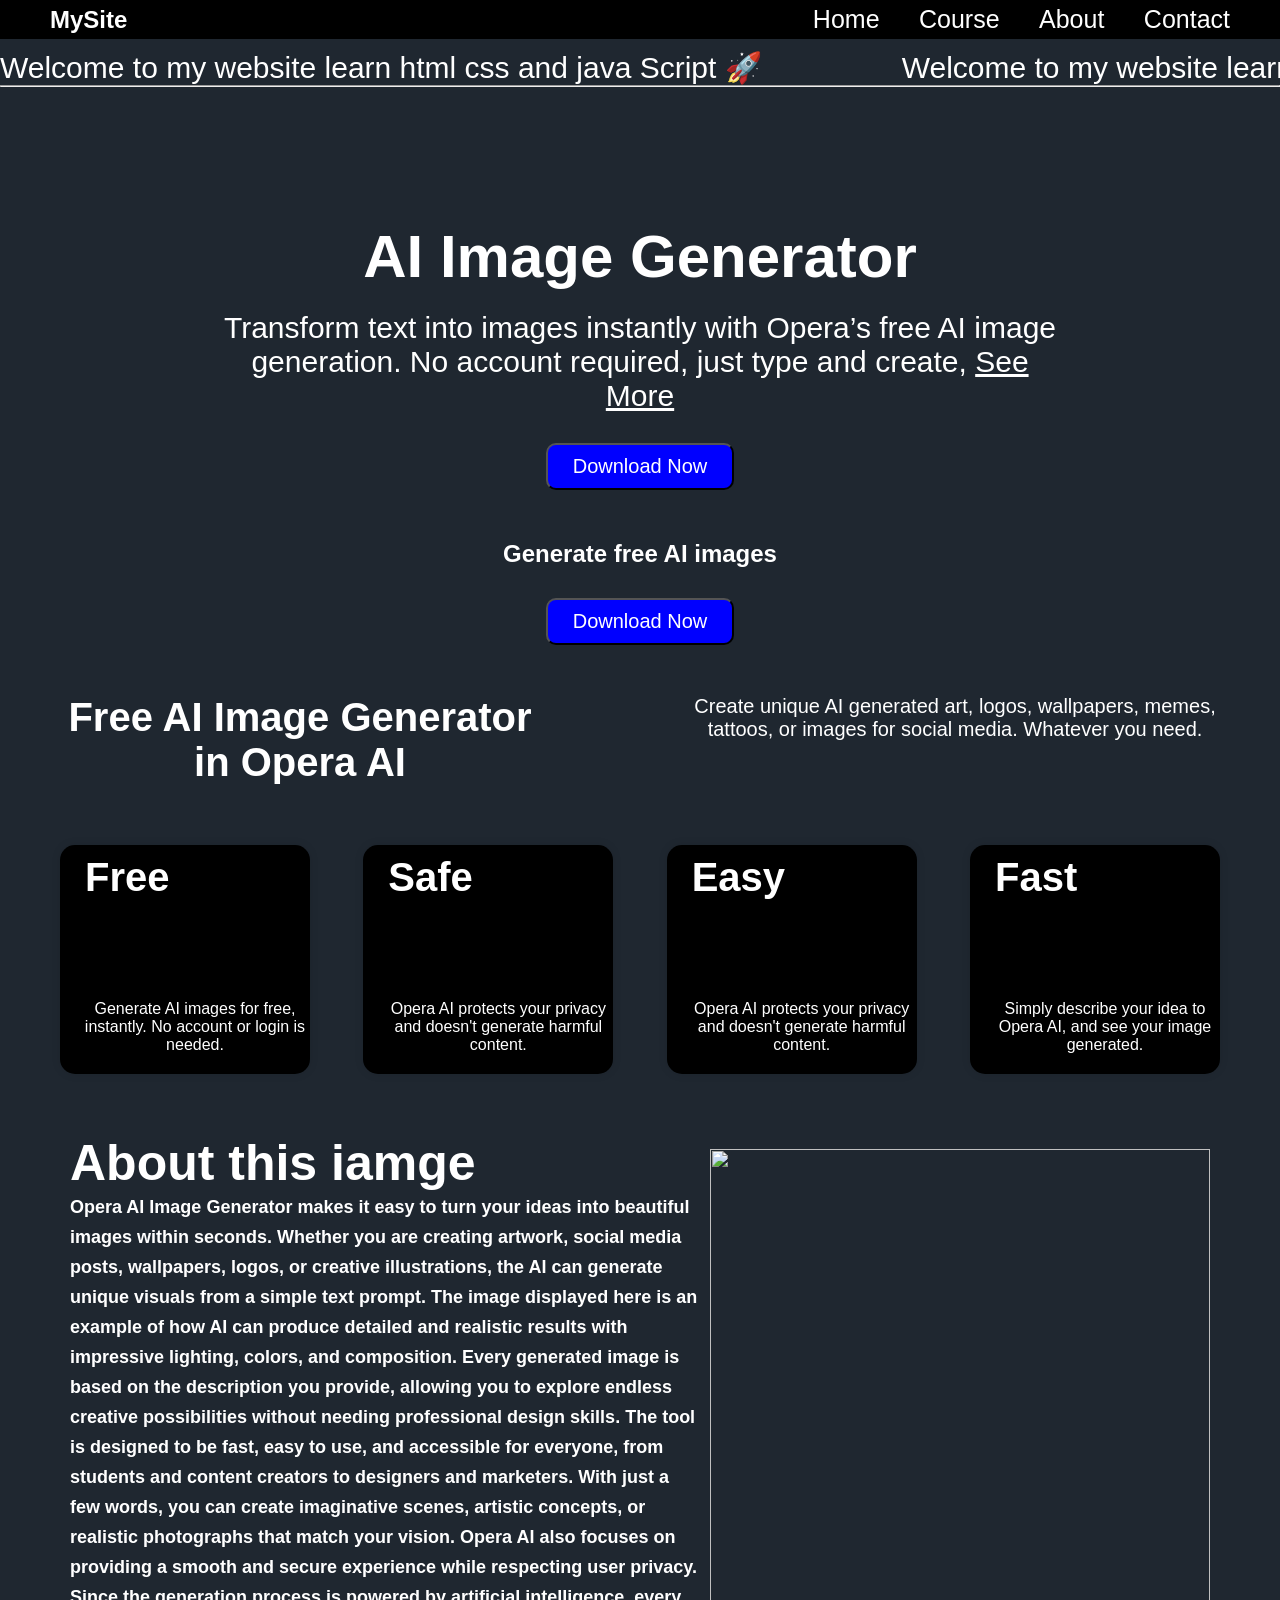
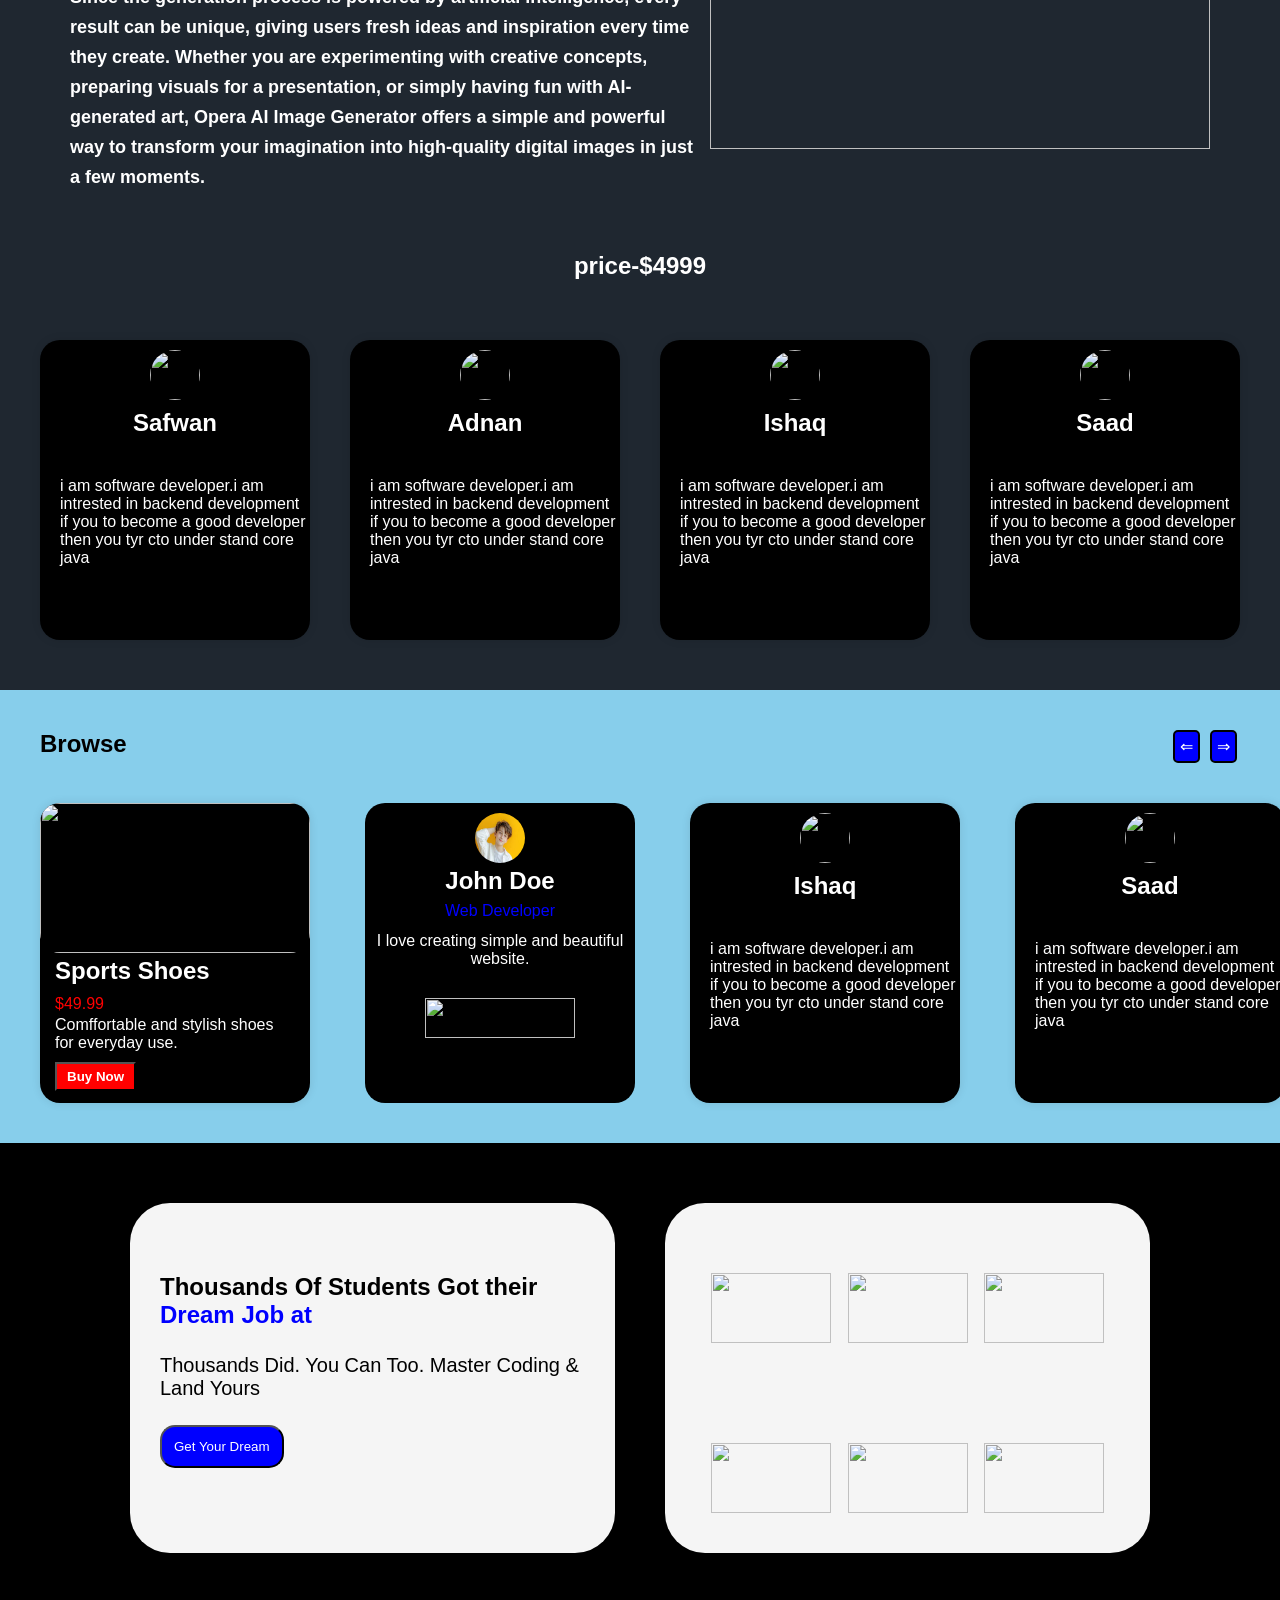
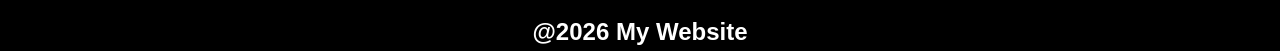
==== about.html @ a34d994e "first commit" ====
<!doctype html>
<html lang="en">
  <head>
    <meta charset="UTF-8" />
    <meta name="viewport" content="width=device-width, initial-scale=1.0" />
    <title>Document</title>
    <link rel="stylesheet" href="about.css" />
  </head>
  <body>
    <header>
      <h2>MySite</h2>
      <nav>
        <a href="website1.html">Home</a>
        <a href="course.html">Course</a>
        <a href="about.html">About</a>
        <a href="contact.html">Contact</a>
      </nav>
    </header>
    <main>
      <section class="setColor">
        <div class="ticker">
          <div class="ticker-track">
            <div class="text1">
              Welcome to my website learn html css and java Script 🚀
            </div>

            <div class="text1">
              Welcome to my website learn html css and java Script 🚀
            </div>

            <div class="text1">
              Welcome to my website learn html css and java Script 🚀
            </div>

            <div class="text1">
              Welcome to my website learn html css and java Script 🚀
            </div>
          </div>
        </div>
        <hr />

        <h1 class="ya123">AI Image Generator</h1>
        <p class="ya1">
          Transform text into images instantly with Opera’s free AI image
          generation. No account required, just type and create,
          <a class="link" href="">See More</a>
        </p>
        <button class="btn1 btn1000">Download Now</button>
        <div class="image">
          <img
            class="imageChideren"
            src="https://media-production-opera-website.operacdn.com/media/images/ai-generator-hero-top.width-2360.format-webp.webp"
            alt=""
          />
        </div>
        <h1>Generate free AI images</h1>
        <button class="btn1">Download Now</button>

        <div class="text">
          <div>
            <h2 id="ya">Free AI Image Generator in Opera AI</h2>
          </div>
          <div class="paragarap">
            <p>
              Create unique AI generated art, logos, wallpapers, memes, tattoos,
              or images for social media. Whatever you need.
            </p>
          </div>
        </div>
        <div class="card">
          <div class="childCard animation">
            <h3>Free</h3>
            <p class="text10">
              Generate AI images for free, instantly. No account or login is
              needed.
            </p>
          </div>
          <div class="childCard">
            <h3>Safe</h3>
            <p class="text10">
              Opera AI protects your privacy and doesn't generate harmful
              content.
            </p>
          </div>
          <div class="childCard">
            <h3>Easy</h3>
            <p class="text10">
              Opera AI protects your privacy and doesn't generate harmful
              content.
            </p>
          </div>
          <div class="childCard">
            <h3>Fast</h3>
            <p class="text10">
              Simply describe your idea to Opera AI, and see your image
              generated.
            </p>
          </div>
        </div>
        <div class="imageContainer">
          <div class="childPara">
            <h6>About this iamge</h6>
            <p>
              Opera AI Image Generator makes it easy to turn your ideas into
              beautiful images within seconds. Whether you are creating artwork,
              social media posts, wallpapers, logos, or creative illustrations,
              the AI can generate unique visuals from a simple text prompt. The
              image displayed here is an example of how AI can produce detailed
              and realistic results with impressive lighting, colors, and
              composition. Every generated image is based on the description you
              provide, allowing you to explore endless creative possibilities
              without needing professional design skills. The tool is designed
              to be fast, easy to use, and accessible for everyone, from
              students and content creators to designers and marketers. With
              just a few words, you can create imaginative scenes, artistic
              concepts, or realistic photographs that match your vision. Opera
              AI also focuses on providing a smooth and secure experience while
              respecting user privacy. Since the generation process is powered
              by artificial intelligence, every result can be unique, giving
              users fresh ideas and inspiration every time they create. Whether
              you are experimenting with creative concepts, preparing visuals
              for a presentation, or simply having fun with AI-generated art,
              Opera AI Image Generator offers a simple and powerful way to
              transform your imagination into high-quality digital images in
              just a few moments.
            </p>
          </div>
          <div class="childImage">
            <img
              src="https://images.unsplash.com/photo-1773332598451-8a0a59941912?w=600&auto=format&fit=crop&q=60&ixlib=rb-4.1.0&ixid=M3wxMjA3fDF8MHxmZWF0dXJlZC1waG90b3MtZmVlZHwxfHx8ZW58MHx8fHx8"
              alt=""
            />
          </div>
        </div>
        <div class="imagenext">
          <img
            src="https://images.unsplash.com/photo-1782199483843-49fb9416fa7d?w=600&auto=format&fit=crop&q=60&ixlib=rb-4.1.0&ixid=M3wxMjA3fDB8MHxmZWF0dXJlZC1waG90b3MtZmVlZHw2MXx8fGVufDB8fHx8fA%3D%3D"
            alt=""
          />
        </div>
        <div>
          <h1>price-$4999</h1>
        </div>
        <div class="box">
          <div class="childBox">
            <img
              src="https://plus.unsplash.com/premium_photo-1782480921199-7f9cdb21b804?w=600&auto=format&fit=crop&q=60&ixlib=rb-4.1.0&ixid=M3wxMjA3fDB8MHxmZWF0dXJlZC1waG90b3MtZmVlZHw1NXx8fGVufDB8fHx8fA%3D%3D"
              alt=""
            />
            <h1 class="name">Safwan</h1>
            <p>
              i am software developer.i am intrested in backend development if
              you to become a good developer then you tyr cto under stand core
              java
            </p>
          </div>
          <div class="childBox">
            <img
              src="https://plus.unsplash.com/premium_photo-1779636969037-547beb09e467?w=600&auto=format&fit=crop&q=60&ixlib=rb-4.1.0&ixid=M3wxMjA3fDB8MHxmZWF0dXJlZC1waG90b3MtZmVlZHw1MHx8fGVufDB8fHx8fA%3D%3D"
              alt=""
            />
            <h1 class="name">Adnan</h1>
            <p>
              i am software developer.i am intrested in backend development if
              you to become a good developer then you tyr cto under stand core
              java
            </p>
          </div>
          <div class="childBox">
            <img
              src="https://images.unsplash.com/photo-1773332611476-6ec2ba68049f?w=600&auto=format&fit=crop&q=60&ixlib=rb-4.1.0&ixid=M3wxMjA3fDF8MHxmZWF0dXJlZC1waG90b3MtZmVlZHw4NHx8fGVufDB8fHx8fA%3D%3D"
              alt=""
            />
            <h1 class="name">Ishaq</h1>
            <p>
              i am software developer.i am intrested in backend development if
              you to become a good developer then you tyr cto under stand core
              java
            </p>
          </div>
          <div class="childBox">
            <img
              src="https://images.unsplash.com/photo-1782771115010-b287a78d2b4e?w=600&auto=format&fit=crop&q=60&ixlib=rb-4.1.0&ixid=M3wxMjA3fDB8MHxmZWF0dXJlZC1waG90b3MtZmVlZHw3OXx8fGVufDB8fHx8fA%3D%3D"
              alt=""
            />
            <h1 class="name">Saad</h1>
            <p>
              i am software developer.i am intrested in backend development if
              you to become a good developer then you tyr cto under stand core
              java
            </p>
          </div>
        </div>
      </section>
      <section class="coding">
        <div class="box100">
          <div class="heading">
            <h1>Browse</h1>
          </div>
          <div class="arrow">
            <span class="t left">⇐</span>
            <span class="t right">⇒</span>
          </div>
        </div>
        <div class="box101">
          <div class="shoes">
            <div>
              <img
                class="img1"
                src="https://img.magnific.com/free-photo/fashion-shoes-sneakers_1203-7529.jpg?semt=ais_test_b&w=740&q=80"
                alt=""
              />
            </div>

            <div class="text100">
              <h2>Sports Shoes</h2>
              <p class="color">$49.99</p>
              <p id="para">Comffortable and stylish shoes for everyday use.</p>
              <button class="btn">Buy Now</button>
            </div>
          </div>
          <div class="developer">
            <img
              class="logo1"
              src="[data-uri]"
              alt=""
            />
            <h1>John Doe</h1>
            <p class="blue">Web Developer</p>
            <p>I love creating simple and beautiful website.</p>

            <img
              class="image1"
              src="https://t4.ftcdn.net/jpg/03/92/71/99/360_F_392719944_L0LYv3e7QozB2tsj3CfUN0HPC8eZQOWb.jpg"
              alt=""
            />
          </div>

          <div class="childBox">
            <img
              src="https://images.unsplash.com/photo-1773332611476-6ec2ba68049f?w=600&auto=format&fit=crop&q=60&ixlib=rb-4.1.0&ixid=M3wxMjA3fDF8MHxmZWF0dXJlZC1waG90b3MtZmVlZHw4NHx8fGVufDB8fHx8fA%3D%3D"
              alt=""
            />
            <h1 class="name">Ishaq</h1>
            <p>
              i am software developer.i am intrested in backend development if
              you to become a good developer then you tyr cto under stand core
              java
            </p>
          </div>
          <div class="childBox">
            <img
              src="https://images.unsplash.com/photo-1782771115010-b287a78d2b4e?w=600&auto=format&fit=crop&q=60&ixlib=rb-4.1.0&ixid=M3wxMjA3fDB8MHxmZWF0dXJlZC1waG90b3MtZmVlZHw3OXx8fGVufDB8fHx8fA%3D%3D"
              alt=""
            />
            <h1 class="name">Saad</h1>
            <p>
              i am software developer.i am intrested in backend development if
              you to become a good developer then you tyr cto under stand core
              java
            </p>
          </div>

          <div class="childBox">
            <img
              src="https://plus.unsplash.com/premium_photo-1782480921199-7f9cdb21b804?w=600&auto=format&fit=crop&q=60&ixlib=rb-4.1.0&ixid=M3wxMjA3fDB8MHxmZWF0dXJlZC1waG90b3MtZmVlZHw1NXx8fGVufDB8fHx8fA%3D%3D"
              alt=""
            />
            <h1 class="name">Safwan</h1>
            <p>
              i am software developer.i am intrested in backend development if
              you to become a good developer then you tyr cto under stand core
              java
            </p>
          </div>
          <div class="childBox">
            <img
              src="https://plus.unsplash.com/premium_photo-1779636969037-547beb09e467?w=600&auto=format&fit=crop&q=60&ixlib=rb-4.1.0&ixid=M3wxMjA3fDB8MHxmZWF0dXJlZC1waG90b3MtZmVlZHw1MHx8fGVufDB8fHx8fA%3D%3D"
              alt=""
            />
            <h1 class="name">Adnan</h1>
            <p>
              i am software developer.i am intrested in backend development if
              you to become a good developer then you tyr cto under stand core
              java
            </p>
          </div>
          <div class="childBox">
            <img
              src="https://images.unsplash.com/photo-1773332611476-6ec2ba68049f?w=600&auto=format&fit=crop&q=60&ixlib=rb-4.1.0&ixid=M3wxMjA3fDF8MHxmZWF0dXJlZC1waG90b3MtZmVlZHw4NHx8fGVufDB8fHx8fA%3D%3D"
              alt=""
            />
            <h1 class="name">Ishaq</h1>
            <p>
              i am software developer.i am intrested in backend development if
              you to become a good developer then you tyr cto under stand core
              java
            </p>
          </div>
          <div class="childBox">
            <img
              src="https://images.unsplash.com/photo-1782771115010-b287a78d2b4e?w=600&auto=format&fit=crop&q=60&ixlib=rb-4.1.0&ixid=M3wxMjA3fDB8MHxmZWF0dXJlZC1waG90b3MtZmVlZHw3OXx8fGVufDB8fHx8fA%3D%3D"
              alt=""
            />
            <h1 class="name">Saad</h1>
            <p>
              i am software developer.i am intrested in backend development if
              you to become a good developer then you tyr cto under stand core
              java
            </p>
          </div>

          <div class="childBox">
            <img
              src="https://plus.unsplash.com/premium_photo-1782480921199-7f9cdb21b804?w=600&auto=format&fit=crop&q=60&ixlib=rb-4.1.0&ixid=M3wxMjA3fDB8MHxmZWF0dXJlZC1waG90b3MtZmVlZHw1NXx8fGVufDB8fHx8fA%3D%3D"
              alt=""
            />
            <h1 class="name">Safwan</h1>
            <p>
              i am software developer.i am intrested in backend development if
              you to become a good developer then you tyr cto under stand core
              java
            </p>
          </div>
          <div class="childBox">
            <img
              src="https://plus.unsplash.com/premium_photo-1779636969037-547beb09e467?w=600&auto=format&fit=crop&q=60&ixlib=rb-4.1.0&ixid=M3wxMjA3fDB8MHxmZWF0dXJlZC1waG90b3MtZmVlZHw1MHx8fGVufDB8fHx8fA%3D%3D"
              alt=""
            />
            <h1 class="name">Adnan</h1>
            <p>
              i am software developer.i am intrested in backend development if
              you to become a good developer then you tyr cto under stand core
              java
            </p>
          </div>
          <div class="childBox">
            <img
              src="https://images.unsplash.com/photo-1773332611476-6ec2ba68049f?w=600&auto=format&fit=crop&q=60&ixlib=rb-4.1.0&ixid=M3wxMjA3fDF8MHxmZWF0dXJlZC1waG90b3MtZmVlZHw4NHx8fGVufDB8fHx8fA%3D%3D"
              alt=""
            />
            <h1 class="name">Ishaq</h1>
            <p>
              i am software developer.i am intrested in backend development if
              you to become a good developer then you tyr cto under stand core
              java
            </p>
          </div>
          <div class="childBox">
            <img
              src="https://images.unsplash.com/photo-1782771115010-b287a78d2b4e?w=600&auto=format&fit=crop&q=60&ixlib=rb-4.1.0&ixid=M3wxMjA3fDB8MHxmZWF0dXJlZC1waG90b3MtZmVlZHw3OXx8fGVufDB8fHx8fA%3D%3D"
              alt=""
            />
            <h1 class="name">Saad</h1>
            <p>
              i am software developer.i am intrested in backend development if
              you to become a good developer then you tyr cto under stand core
              java
            </p>
          </div>
        </div>
      </section>
      <section class="aunga">
        <div class="container">
          <div class="box1000">
            <h1 id="yaya">
              Thousands Of Students Got their
              <span class="textColor">Dream Job at</span>
            </h1>
            <p id="para105">
              Thousands Did. You Can Too. Master Coding & Land Yours
            </p>
            <button class="btn105">Get Your Dream</button>
          </div>
          <div class="box1000">
            <div class="image101">
              <img
                src="https://codingseekho.in/wp-content/uploads/2024/05/IBM-Logo.wine_.svg"
                alt=""
              />
              <img
                src="https://codingseekho.in/wp-content/uploads/2024/05/Cognizant-Logo.wine_.svg"
                alt=""
              />
              <img
                src="https://codingseekho.in/wp-content/uploads/2024/05/Tech_Mahindra-Logo.wine_.svg"
                alt=""
              />
            </div>
            <div class="image101 yaya100">
              <img
                src="https://codingseekho.in/wp-content/uploads/2024/05/HCL_Technologies-Logo.wine_.svg"
                alt=""
              />
              <img
                src="https://codingseekho.in/wp-content/uploads/2024/05/PayPal-Logo.wine_.svg"
                alt=""
              />
              <img
                src="https://codingseekho.in/wp-content/uploads/2024/05/Redmi_1S-Logo.wine_.svg"
                alt=""
              />
            </div>
          </div>
        </div>
      </section>
    </main>

    <footer>
      <h2>@2026 My Website</h2>
    </footer>
    <script src="about.js"></script>
  </body>
</html>
---- about.css ----
* {
  margin: 0;
  padding: 0;
  box-sizing: border-box;
}
body {
  font-family: Arial, Helvetica, sans-serif;
}
header {
  position: fixed;
  top: 0;
  display: flex;
  width: 100%;
  justify-content: space-between;
  align-items: center;
  padding: 5px 50px;
  color: white;
  background-color: black;
  z-index: 100;
}
nav a {
  color: white;
  text-decoration: none;
  margin-left: 35px;
  font-size: 25px;
}
.setColor {
  background-color: #1f2730;
  color: white;
  text-align: center;
  font-family: "Franklin Gothic Medium", "Arial Narrow", Arial, sans-serif;
  padding-top: 50px;
}
.ya123 {
  padding-top: 100px;
  font-size: 60px;
  font-weight: bold;

  margin-top: 35px;
}
.ya1 {
  width: 850px;
  margin: 0 auto;
  font-size: 30px;
  margin-top: 20px;
}
.link {
  color: white;
}
.btn1 {
  background-color: blue;
  padding: 10px 25px;
  margin-top: 30px;
  border-radius: 10px;
  color: white;
  font-size: 20px;
}
.image {
  display: flex;
  justify-content: center;
  margin-top: 50px;
}
.imageChideren {
  width: 1100px;
}
.text {
  margin: 0 50px;
  display: flex;
  justify-content: space-between;
  margin-top: 50px;
}
.paragarap {
  max-width: 550px;
  font-size: 20px;
}
#ya {
  max-width: 500px;
  font-size: 40px;
}
.childCard {
  box-shadow: 0 0 10px rgba(0, 0, 0, 0.1);

  gap: 15px;
  border-radius: 15px;
  background-color: black;
  width: 250px;
}
.card {
  margin-top: 40px;
  margin: 60px;

  display: flex;
  justify-content: space-between;
}
.text10 {
  padding-top: 100px;
  padding-left: 20px;

  max-width: 260px;
  margin-bottom: 20px;
}
h3 {
  font-size: 40px;
  padding-top: 10px;
  margin-left: 25px;
  text-align: left;
}
.imageContainer {
  margin-top: 60px;
  display: flex;
  justify-content: space-between;
}
h6 {
  font-size: 50px;
}
.childPara {
  max-width: 700px;
  text-align: left;
  padding-left: 70px;
}

.childPara p {
  line-height: 30px;
  font-size: 18px;
  font-weight: 600;
}
.childImage {
  margin-right: 70px;
}
.childImage img {
  height: 600px;
  width: 500px;
  margin-top: 15px;
}
footer {
  padding: 5px 0;
  color: white;
  background-color: black;
  text-align: center;
}
.imagenext {
  margin-top: 60px;
  display: flex;
  justify-content: center;
}
.box {
  margin-top: 60px;
  margin-left: 40px;
  margin-right: 40px;
  display: flex;
  justify-content: space-between;
  padding-bottom: 50px;
}
.childBox {
  box-shadow: 0 0 10px rgba(0, 0, 0, 0.1);
  background-color: black;
  border-radius: 20px;
  height: 300px;
  width: 270px;
  text-align: center;
}
.childBox img {
  height: 50px;
  width: 50px;
  border-radius: 50%;
  margin-top: 10px;
}
.childBox p {
  max-width: 250px;
  text-align: left;
  margin-left: 20px;
  margin-bottom: 20px;
}
.name {
  margin-top: 5px;
  margin-bottom: 40px;
}
.coding {
  background-color: skyblue;
  padding: 40px;
  overflow: hidden;
}
.box100 {
  display: flex;
  justify-content: space-between;
}

.t {
  border: 2px solid black;
  margin: 0 3px;
  padding: 5px;
  background-color: blue;
  color: white;
  border-radius: 5px;
  display: inline-block;
}
.box101 {
  display: flex;

  gap: 55px;
  color: white;
  margin-top: 40px;
}
.box101 .childBox {
  flex-shrink: 0;
}
.shoes {
  background-color: black;
  color: white;
  box-shadow: 0 0 10px rgba(0, 0, 0, 0.1);
  height: 300px;
  width: 270px;
  border-radius: 20px;
  align-self: flex-start;
}
.color {
  color: red;
  margin-top: 10px;
}
.btn {
  background-color: red;
  color: white;
  font-weight: bold;
  padding: 5px 10px;
  margin-top: 10px;
}
.img1 {
  height: 150px;
  width: 270px;

  border-radius: 20px;
}
.text100 {
  padding: 0 15px;
}
#para {
  margin-top: 3px;
}

.developer {
  width: 270px;
  height: 300px;
  background-color: black;
  color: white;
  flex-shrink: 0;
  border-radius: 20px;
  text-align: center;
  padding-top: 10px;
}
.image1 {
  width: 150px;
  height: 40px;
  margin-top: 30px;
  background-color: black;
}

.logo1 {
  height: 50px;
  width: 50px;
  border-radius: 50%;
}
.blue {
  color: blue;
  margin-top: 7px;
  margin-bottom: 12px;
}
.container {
  display: flex;

  gap: 50px;
}
.box1000 {
  box-shadow: 0 0 10px rgba(0, 0, 0, 0.1);
  background-color: whitesmoke;
  height: 350px;
  width: 500px;
  border-radius: 40px;
  padding: 30px;
}
#yaya {
  margin-bottom: 25px;
  margin-top: 40px;
}
.textColor {
  color: blue;
}
.btn105 {
  background-color: blue;
  color: white;
  margin-top: 25px;
  border-radius: 15px;
  padding: 12px;
}
.image101 {
  display: flex;
  justify-content: space-evenly;
}
.image101 img {
  height: 70px;
  width: 120px;
  margin-top: 40px;
}
.yaya100 {
  margin-top: 60px;
}
.aunga {
  background-color: black;
  padding: 60px 130px;
}
#para105 {
  font-size: 20px;
}
.ticker{
    overflow: hidden;
}
.ticker-track{
    display: flex;
    gap: 140px;
    width: max-content;
    animation-name: move;
    animation-duration: 10s;
    
    animation-iteration-count: infinite;
    animation-timing-function: linear;

}
.text1{
    white-space: noWrap;
    font-weight: 30px;
    font-size: 30px;
}
@keyframes move{
    from{
        transform: translateX(0);

    }
    to{
        transform: translateX(-50%);

    }
}
.animation{
    transition: all;
    transition-duration: 1s;
    transition-timing-function: ease-in-out;


}


.animation:hover{
    transform: translateY(-15px);
    box-shadow: 0 10px 10px white;
    
   
   
}
.btn1000{
    transition: transform scale;
    transition-duration: 4s;
}
.btn1000:hover{
    background-color: aliceblue;
    color: white;
    color: black;
   
    
     scale: 1.5;
    
}
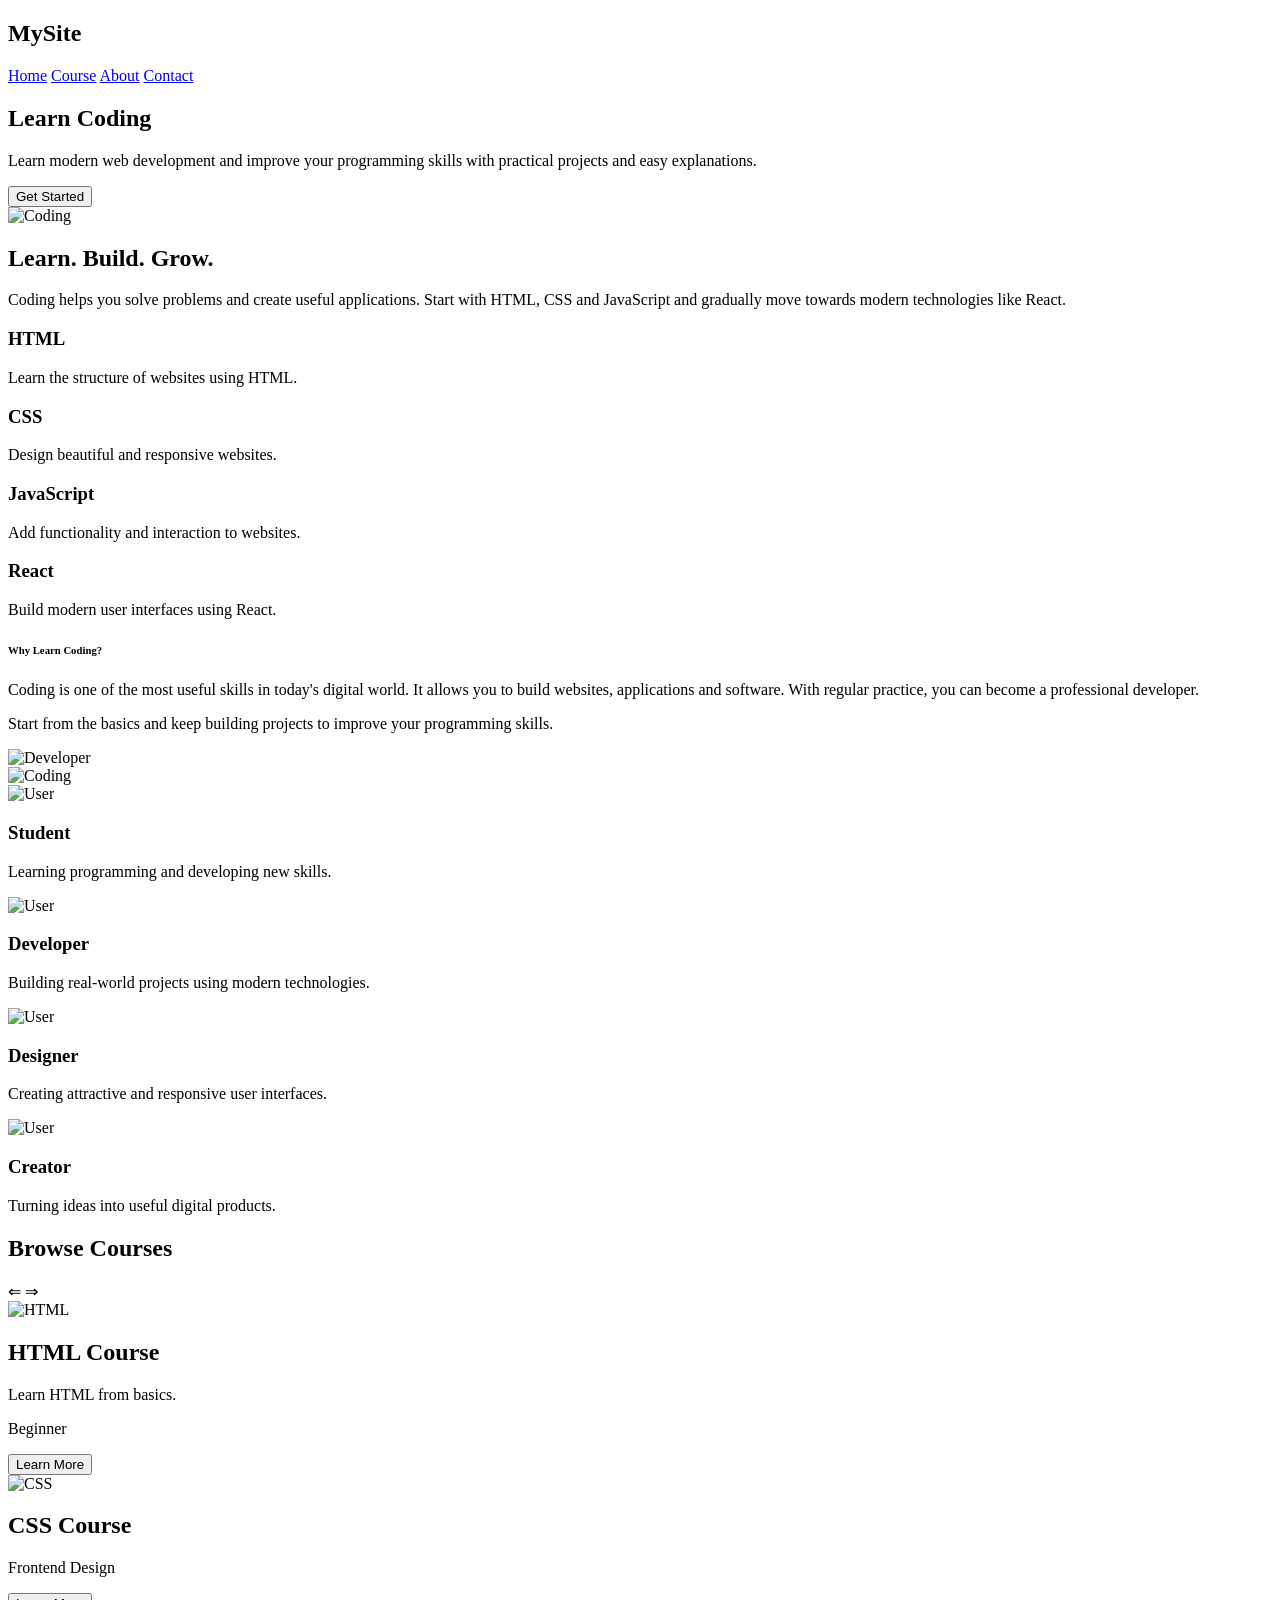
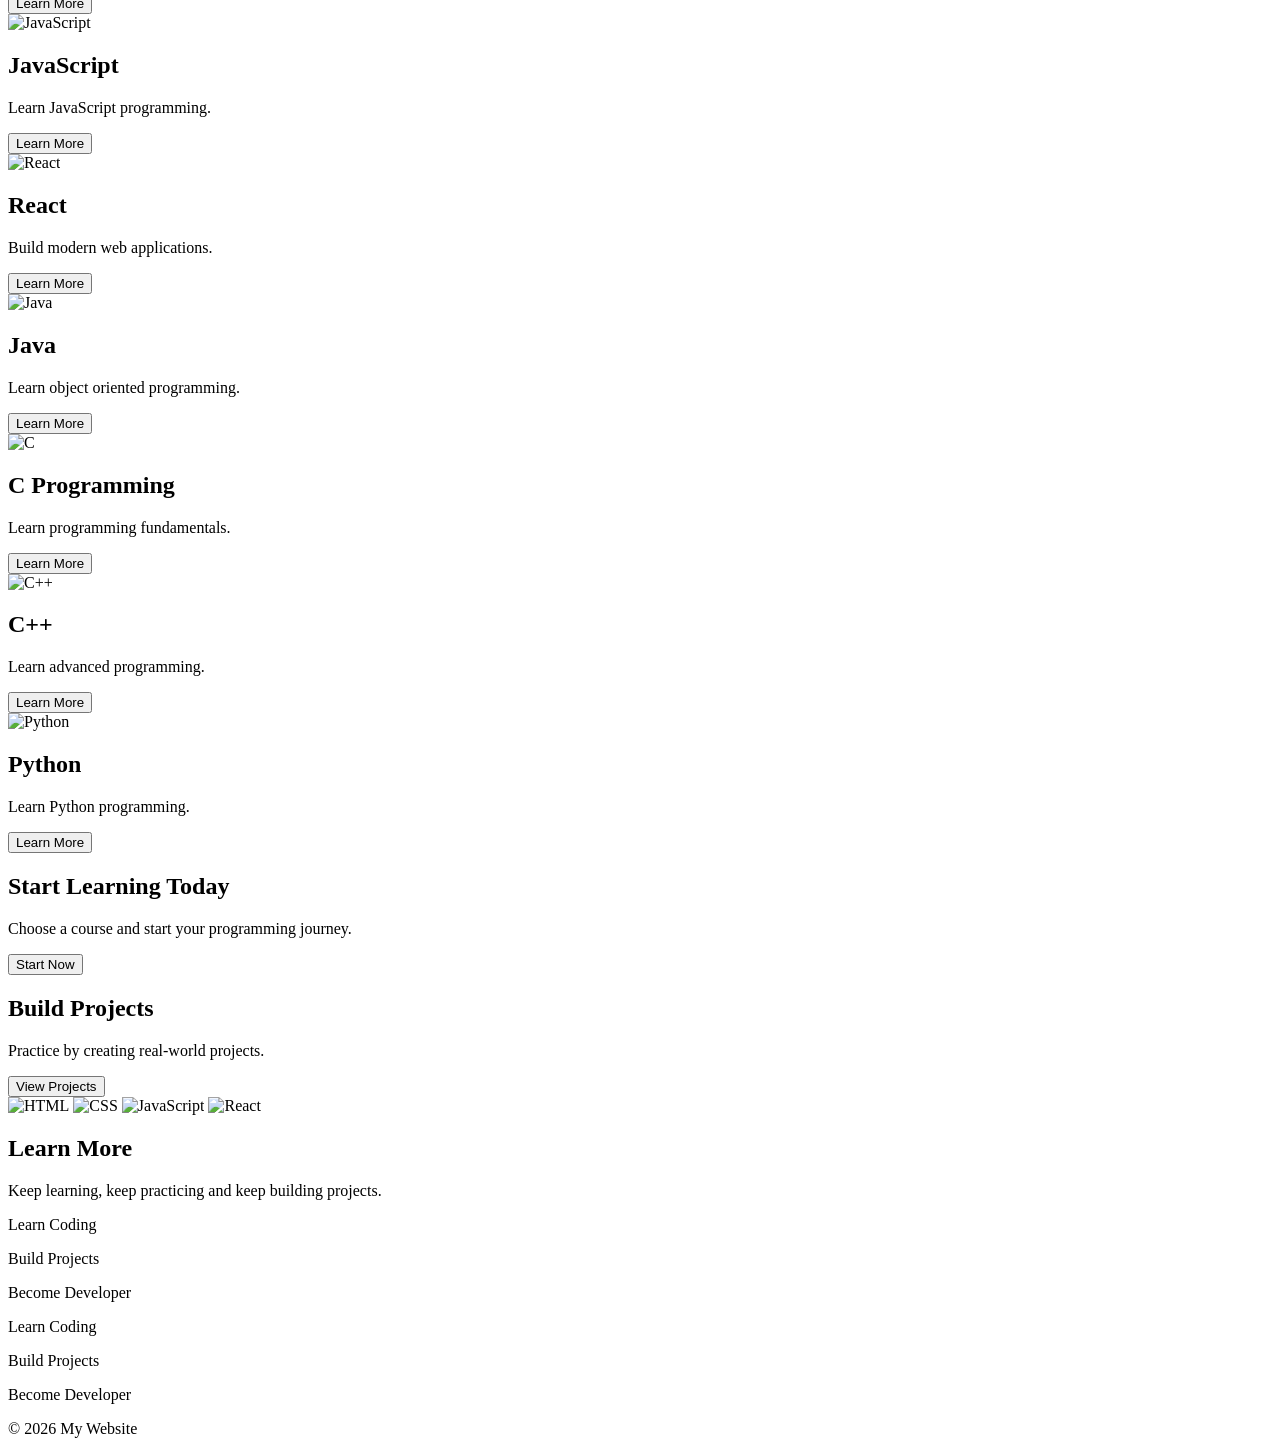
==== commit d390c2e9: "Update fmt.Println message from 'Hello' to 'Goodbye'" ====
--- a/about.html
+++ b/about.html
@@ -1,414 +1,297 @@
-<!doctype html>
+
+<!DOCTYPE html>
 <html lang="en">
-  <head>
-    <meta charset="UTF-8" />
-    <meta name="viewport" content="width=device-width, initial-scale=1.0" />
-    <title>Document</title>
-    <link rel="stylesheet" href="about.css" />
-  </head>
-  <body>
-    <header>
-      <h2>MySite</h2>
-      <nav>
+<head>
+    <meta charset="UTF-8">
+    <meta name="viewport" content="width=device-width, initial-scale=1.0">
+    <title>MySite - About</title>
+    <link rel="stylesheet" href="style.css">
+</head>
+
+<body>
+
+<header>
+    <h2>MySite</h2>
+
+    <nav>
         <a href="website1.html">Home</a>
         <a href="course.html">Course</a>
         <a href="about.html">About</a>
         <a href="contact.html">Contact</a>
-      </nav>
-    </header>
-    <main>
-      <section class="setColor">
-        <div class="ticker">
-          <div class="ticker-track">
-            <div class="text1">
-              Welcome to my website learn html css and java Script 🚀
-            </div>
-
-            <div class="text1">
-              Welcome to my website learn html css and java Script 🚀
-            </div>
-
-            <div class="text1">
-              Welcome to my website learn html css and java Script 🚀
-            </div>
-
-            <div class="text1">
-              Welcome to my website learn html css and java Script 🚀
-            </div>
-          </div>
-        </div>
-        <hr />
-
-        <h1 class="ya123">AI Image Generator</h1>
-        <p class="ya1">
-          Transform text into images instantly with Opera’s free AI image
-          generation. No account required, just type and create,
-          <a class="link" href="">See More</a>
-        </p>
-        <button class="btn1 btn1000">Download Now</button>
-        <div class="image">
-          <img
-            class="imageChideren"
-            src="https://media-production-opera-website.operacdn.com/media/images/ai-generator-hero-top.width-2360.format-webp.webp"
-            alt=""
-          />
-        </div>
-        <h1>Generate free AI images</h1>
-        <button class="btn1">Download Now</button>
-
-        <div class="text">
-          <div>
-            <h2 id="ya">Free AI Image Generator in Opera AI</h2>
-          </div>
-          <div class="paragarap">
-            <p>
-              Create unique AI generated art, logos, wallpapers, memes, tattoos,
-              or images for social media. Whatever you need.
-            </p>
-          </div>
-        </div>
-        <div class="card">
-          <div class="childCard animation">
-            <h3>Free</h3>
-            <p class="text10">
-              Generate AI images for free, instantly. No account or login is
-              needed.
-            </p>
-          </div>
-          <div class="childCard">
-            <h3>Safe</h3>
-            <p class="text10">
-              Opera AI protects your privacy and doesn't generate harmful
-              content.
-            </p>
-          </div>
-          <div class="childCard">
-            <h3>Easy</h3>
-            <p class="text10">
-              Opera AI protects your privacy and doesn't generate harmful
-              content.
-            </p>
-          </div>
-          <div class="childCard">
-            <h3>Fast</h3>
-            <p class="text10">
-              Simply describe your idea to Opera AI, and see your image
-              generated.
-            </p>
-          </div>
-        </div>
-        <div class="imageContainer">
-          <div class="childPara">
-            <h6>About this iamge</h6>
-            <p>
-              Opera AI Image Generator makes it easy to turn your ideas into
-              beautiful images within seconds. Whether you are creating artwork,
-              social media posts, wallpapers, logos, or creative illustrations,
-              the AI can generate unique visuals from a simple text prompt. The
-              image displayed here is an example of how AI can produce detailed
-              and realistic results with impressive lighting, colors, and
-              composition. Every generated image is based on the description you
-              provide, allowing you to explore endless creative possibilities
-              without needing professional design skills. The tool is designed
-              to be fast, easy to use, and accessible for everyone, from
-              students and content creators to designers and marketers. With
-              just a few words, you can create imaginative scenes, artistic
-              concepts, or realistic photographs that match your vision. Opera
-              AI also focuses on providing a smooth and secure experience while
-              respecting user privacy. Since the generation process is powered
-              by artificial intelligence, every result can be unique, giving
-              users fresh ideas and inspiration every time they create. Whether
-              you are experimenting with creative concepts, preparing visuals
-              for a presentation, or simply having fun with AI-generated art,
-              Opera AI Image Generator offers a simple and powerful way to
-              transform your imagination into high-quality digital images in
-              just a few moments.
-            </p>
-          </div>
-          <div class="childImage">
-            <img
-              src="https://images.unsplash.com/photo-1773332598451-8a0a59941912?w=600&auto=format&fit=crop&q=60&ixlib=rb-4.1.0&ixid=M3wxMjA3fDF8MHxmZWF0dXJlZC1waG90b3MtZmVlZHwxfHx8ZW58MHx8fHx8"
-              alt=""
-            />
-          </div>
-        </div>
-        <div class="imagenext">
-          <img
-            src="https://images.unsplash.com/photo-1782199483843-49fb9416fa7d?w=600&auto=format&fit=crop&q=60&ixlib=rb-4.1.0&ixid=M3wxMjA3fDB8MHxmZWF0dXJlZC1waG90b3MtZmVlZHw2MXx8fGVufDB8fHx8fA%3D%3D"
-            alt=""
-          />
-        </div>
-        <div>
-          <h1>price-$4999</h1>
-        </div>
-        <div class="box">
-          <div class="childBox">
-            <img
-              src="https://plus.unsplash.com/premium_photo-1782480921199-7f9cdb21b804?w=600&auto=format&fit=crop&q=60&ixlib=rb-4.1.0&ixid=M3wxMjA3fDB8MHxmZWF0dXJlZC1waG90b3MtZmVlZHw1NXx8fGVufDB8fHx8fA%3D%3D"
-              alt=""
-            />
-            <h1 class="name">Safwan</h1>
-            <p>
-              i am software developer.i am intrested in backend development if
-              you to become a good developer then you tyr cto under stand core
-              java
-            </p>
-          </div>
-          <div class="childBox">
-            <img
-              src="https://plus.unsplash.com/premium_photo-1779636969037-547beb09e467?w=600&auto=format&fit=crop&q=60&ixlib=rb-4.1.0&ixid=M3wxMjA3fDB8MHxmZWF0dXJlZC1waG90b3MtZmVlZHw1MHx8fGVufDB8fHx8fA%3D%3D"
-              alt=""
-            />
-            <h1 class="name">Adnan</h1>
-            <p>
-              i am software developer.i am intrested in backend development if
-              you to become a good developer then you tyr cto under stand core
-              java
-            </p>
-          </div>
-          <div class="childBox">
-            <img
-              src="https://images.unsplash.com/photo-1773332611476-6ec2ba68049f?w=600&auto=format&fit=crop&q=60&ixlib=rb-4.1.0&ixid=M3wxMjA3fDF8MHxmZWF0dXJlZC1waG90b3MtZmVlZHw4NHx8fGVufDB8fHx8fA%3D%3D"
-              alt=""
-            />
-            <h1 class="name">Ishaq</h1>
-            <p>
-              i am software developer.i am intrested in backend development if
-              you to become a good developer then you tyr cto under stand core
-              java
-            </p>
-          </div>
-          <div class="childBox">
-            <img
-              src="https://images.unsplash.com/photo-1782771115010-b287a78d2b4e?w=600&auto=format&fit=crop&q=60&ixlib=rb-4.1.0&ixid=M3wxMjA3fDB8MHxmZWF0dXJlZC1waG90b3MtZmVlZHw3OXx8fGVufDB8fHx8fA%3D%3D"
-              alt=""
-            />
-            <h1 class="name">Saad</h1>
-            <p>
-              i am software developer.i am intrested in backend development if
-              you to become a good developer then you tyr cto under stand core
-              java
-            </p>
-          </div>
-        </div>
-      </section>
-      <section class="coding">
-        <div class="box100">
-          <div class="heading">
-            <h1>Browse</h1>
-          </div>
-          <div class="arrow">
+    </nav>
+</header>
+
+<section class="setColor">
+
+    <h1 class="ya123">Learn Coding</h1>
+
+    <p class="ya1">
+        Learn modern web development and improve your programming skills
+        with practical projects and easy explanations.
+    </p>
+
+    <button class="btn1">Get Started</button>
+
+    <div class="image">
+        <img class="imageChideren" src="image/coding.jpg" alt="Coding">
+    </div>
+
+</section>
+
+<section>
+
+    <div class="text">
+        <h2 id="ya">Learn. Build. Grow.</h2>
+
+        <p class="paragarap">
+            Coding helps you solve problems and create useful applications.
+            Start with HTML, CSS and JavaScript and gradually move towards
+            modern technologies like React.
+        </p>
+    </div>
+
+</section>
+
+<section class="card">
+
+    <div class="childCard animation">
+        <div class="text10">
+            <h3>HTML</h3>
+            <p>Learn the structure of websites using HTML.</p>
+        </div>
+    </div>
+
+    <div class="childCard animation">
+        <div class="text10">
+            <h3>CSS</h3>
+            <p>Design beautiful and responsive websites.</p>
+        </div>
+    </div>
+
+    <div class="childCard animation">
+        <div class="text10">
+            <h3>JavaScript</h3>
+            <p>Add functionality and interaction to websites.</p>
+        </div>
+    </div>
+
+    <div class="childCard animation">
+        <div class="text10">
+            <h3>React</h3>
+            <p>Build modern user interfaces using React.</p>
+        </div>
+    </div>
+
+</section>
+
+<section class="imageContainer">
+
+    <div class="childPara">
+        <h6>Why Learn Coding?</h6>
+
+        <p>
+            Coding is one of the most useful skills in today's digital world.
+            It allows you to build websites, applications and software.
+            With regular practice, you can become a professional developer.
+        </p>
+
+        <p>
+            Start from the basics and keep building projects to improve
+            your programming skills.
+        </p>
+    </div>
+
+    <div class="childImage">
+        <img src="image/developer.jpg" alt="Developer">
+    </div>
+
+</section>
+
+<section class="imagenext">
+
+    <img src="image/coding2.jpg" alt="Coding" class="imageChideren">
+
+</section>
+
+<section class="box">
+
+    <div class="childBox animation">
+        <img src="image/user1.jpg" alt="User">
+        <h3>Student</h3>
+        <p>
+            Learning programming and developing new skills.
+        </p>
+    </div>
+
+    <div class="childBox animation">
+        <img src="image/user2.jpg" alt="User">
+        <h3>Developer</h3>
+        <p>
+            Building real-world projects using modern technologies.
+        </p>
+    </div>
+
+    <div class="childBox animation">
+        <img src="image/user3.jpg" alt="User">
+        <h3>Designer</h3>
+        <p>
+            Creating attractive and responsive user interfaces.
+        </p>
+    </div>
+
+    <div class="childBox animation">
+        <img src="image/user4.jpg" alt="User">
+        <h3>Creator</h3>
+        <p>
+            Turning ideas into useful digital products.
+        </p>
+    </div>
+
+</section>
+
+<section class="coding">
+
+    <div class="box100">
+        <div class="heading">
+            <h1>Browse Courses</h1>
+        </div>
+
+        <div class="arrow">
             <span class="t left">⇐</span>
             <span class="t right">⇒</span>
-          </div>
-        </div>
-        <div class="box101">
-          <div class="shoes">
-            <div>
-              <img
-                class="img1"
-                src="https://img.magnific.com/free-photo/fashion-shoes-sneakers_1203-7529.jpg?semt=ais_test_b&w=740&q=80"
-                alt=""
-              />
+        </div>
+    </div>
+
+    <div class="box101">
+
+        <div class="shoes animation">
+            <img class="img1" src="image/html.jpg" alt="HTML">
+            <div class="text100">
+                <h2>HTML Course</h2>
+                <p id="para">Learn HTML from basics.</p>
+                <p class="color">Beginner</p>
+                <button class="btn">Learn More</button>
             </div>
-
-            <div class="text100">
-              <h2>Sports Shoes</h2>
-              <p class="color">$49.99</p>
-              <p id="para">Comffortable and stylish shoes for everyday use.</p>
-              <button class="btn">Buy Now</button>
-            </div>
-          </div>
-          <div class="developer">
-            <img
-              class="logo1"
-              src="[data-uri]"
-              alt=""
-            />
-            <h1>John Doe</h1>
-            <p class="blue">Web Developer</p>
-            <p>I love creating simple and beautiful website.</p>
-
-            <img
-              class="image1"
-              src="https://t4.ftcdn.net/jpg/03/92/71/99/360_F_392719944_L0LYv3e7QozB2tsj3CfUN0HPC8eZQOWb.jpg"
-              alt=""
-            />
-          </div>
-
-          <div class="childBox">
-            <img
-              src="https://images.unsplash.com/photo-1773332611476-6ec2ba68049f?w=600&auto=format&fit=crop&q=60&ixlib=rb-4.1.0&ixid=M3wxMjA3fDF8MHxmZWF0dXJlZC1waG90b3MtZmVlZHw4NHx8fGVufDB8fHx8fA%3D%3D"
-              alt=""
-            />
-            <h1 class="name">Ishaq</h1>
-            <p>
-              i am software developer.i am intrested in backend development if
-              you to become a good developer then you tyr cto under stand core
-              java
-            </p>
-          </div>
-          <div class="childBox">
-            <img
-              src="https://images.unsplash.com/photo-1782771115010-b287a78d2b4e?w=600&auto=format&fit=crop&q=60&ixlib=rb-4.1.0&ixid=M3wxMjA3fDB8MHxmZWF0dXJlZC1waG90b3MtZmVlZHw3OXx8fGVufDB8fHx8fA%3D%3D"
-              alt=""
-            />
-            <h1 class="name">Saad</h1>
-            <p>
-              i am software developer.i am intrested in backend development if
-              you to become a good developer then you tyr cto under stand core
-              java
-            </p>
-          </div>
-
-          <div class="childBox">
-            <img
-              src="https://plus.unsplash.com/premium_photo-1782480921199-7f9cdb21b804?w=600&auto=format&fit=crop&q=60&ixlib=rb-4.1.0&ixid=M3wxMjA3fDB8MHxmZWF0dXJlZC1waG90b3MtZmVlZHw1NXx8fGVufDB8fHx8fA%3D%3D"
-              alt=""
-            />
-            <h1 class="name">Safwan</h1>
-            <p>
-              i am software developer.i am intrested in backend development if
-              you to become a good developer then you tyr cto under stand core
-              java
-            </p>
-          </div>
-          <div class="childBox">
-            <img
-              src="https://plus.unsplash.com/premium_photo-1779636969037-547beb09e467?w=600&auto=format&fit=crop&q=60&ixlib=rb-4.1.0&ixid=M3wxMjA3fDB8MHxmZWF0dXJlZC1waG90b3MtZmVlZHw1MHx8fGVufDB8fHx8fA%3D%3D"
-              alt=""
-            />
-            <h1 class="name">Adnan</h1>
-            <p>
-              i am software developer.i am intrested in backend development if
-              you to become a good developer then you tyr cto under stand core
-              java
-            </p>
-          </div>
-          <div class="childBox">
-            <img
-              src="https://images.unsplash.com/photo-1773332611476-6ec2ba68049f?w=600&auto=format&fit=crop&q=60&ixlib=rb-4.1.0&ixid=M3wxMjA3fDF8MHxmZWF0dXJlZC1waG90b3MtZmVlZHw4NHx8fGVufDB8fHx8fA%3D%3D"
-              alt=""
-            />
-            <h1 class="name">Ishaq</h1>
-            <p>
-              i am software developer.i am intrested in backend development if
-              you to become a good developer then you tyr cto under stand core
-              java
-            </p>
-          </div>
-          <div class="childBox">
-            <img
-              src="https://images.unsplash.com/photo-1782771115010-b287a78d2b4e?w=600&auto=format&fit=crop&q=60&ixlib=rb-4.1.0&ixid=M3wxMjA3fDB8MHxmZWF0dXJlZC1waG90b3MtZmVlZHw3OXx8fGVufDB8fHx8fA%3D%3D"
-              alt=""
-            />
-            <h1 class="name">Saad</h1>
-            <p>
-              i am software developer.i am intrested in backend development if
-              you to become a good developer then you tyr cto under stand core
-              java
-            </p>
-          </div>
-
-          <div class="childBox">
-            <img
-              src="https://plus.unsplash.com/premium_photo-1782480921199-7f9cdb21b804?w=600&auto=format&fit=crop&q=60&ixlib=rb-4.1.0&ixid=M3wxMjA3fDB8MHxmZWF0dXJlZC1waG90b3MtZmVlZHw1NXx8fGVufDB8fHx8fA%3D%3D"
-              alt=""
-            />
-            <h1 class="name">Safwan</h1>
-            <p>
-              i am software developer.i am intrested in backend development if
-              you to become a good developer then you tyr cto under stand core
-              java
-            </p>
-          </div>
-          <div class="childBox">
-            <img
-              src="https://plus.unsplash.com/premium_photo-1779636969037-547beb09e467?w=600&auto=format&fit=crop&q=60&ixlib=rb-4.1.0&ixid=M3wxMjA3fDB8MHxmZWF0dXJlZC1waG90b3MtZmVlZHw1MHx8fGVufDB8fHx8fA%3D%3D"
-              alt=""
-            />
-            <h1 class="name">Adnan</h1>
-            <p>
-              i am software developer.i am intrested in backend development if
-              you to become a good developer then you tyr cto under stand core
-              java
-            </p>
-          </div>
-          <div class="childBox">
-            <img
-              src="https://images.unsplash.com/photo-1773332611476-6ec2ba68049f?w=600&auto=format&fit=crop&q=60&ixlib=rb-4.1.0&ixid=M3wxMjA3fDF8MHxmZWF0dXJlZC1waG90b3MtZmVlZHw4NHx8fGVufDB8fHx8fA%3D%3D"
-              alt=""
-            />
-            <h1 class="name">Ishaq</h1>
-            <p>
-              i am software developer.i am intrested in backend development if
-              you to become a good developer then you tyr cto under stand core
-              java
-            </p>
-          </div>
-          <div class="childBox">
-            <img
-              src="https://images.unsplash.com/photo-1782771115010-b287a78d2b4e?w=600&auto=format&fit=crop&q=60&ixlib=rb-4.1.0&ixid=M3wxMjA3fDB8MHxmZWF0dXJlZC1waG90b3MtZmVlZHw3OXx8fGVufDB8fHx8fA%3D%3D"
-              alt=""
-            />
-            <h1 class="name">Saad</h1>
-            <p>
-              i am software developer.i am intrested in backend development if
-              you to become a good developer then you tyr cto under stand core
-              java
-            </p>
-          </div>
-        </div>
-      </section>
-      <section class="aunga">
-        <div class="container">
-          <div class="box1000">
-            <h1 id="yaya">
-              Thousands Of Students Got their
-              <span class="textColor">Dream Job at</span>
-            </h1>
-            <p id="para105">
-              Thousands Did. You Can Too. Master Coding & Land Yours
-            </p>
-            <button class="btn105">Get Your Dream</button>
-          </div>
-          <div class="box1000">
-            <div class="image101">
-              <img
-                src="https://codingseekho.in/wp-content/uploads/2024/05/IBM-Logo.wine_.svg"
-                alt=""
-              />
-              <img
-                src="https://codingseekho.in/wp-content/uploads/2024/05/Cognizant-Logo.wine_.svg"
-                alt=""
-              />
-              <img
-                src="https://codingseekho.in/wp-content/uploads/2024/05/Tech_Mahindra-Logo.wine_.svg"
-                alt=""
-              />
-            </div>
-            <div class="image101 yaya100">
-              <img
-                src="https://codingseekho.in/wp-content/uploads/2024/05/HCL_Technologies-Logo.wine_.svg"
-                alt=""
-              />
-              <img
-                src="https://codingseekho.in/wp-content/uploads/2024/05/PayPal-Logo.wine_.svg"
-                alt=""
-              />
-              <img
-                src="https://codingseekho.in/wp-content/uploads/2024/05/Redmi_1S-Logo.wine_.svg"
-                alt=""
-              />
-            </div>
-          </div>
-        </div>
-      </section>
-    </main>
-
-    <footer>
-      <h2>@2026 My Website</h2>
-    </footer>
-    <script src="about.js"></script>
-  </body>
+        </div>
+
+        <div class="developer animation">
+            <img class="image1" src="image/css.jpg" alt="CSS">
+            <h2>CSS Course</h2>
+            <p class="blue">Frontend Design</p>
+            <button class="btn">Learn More</button>
+        </div>
+
+        <div class="childBox animation">
+            <img src="image/js.jpg" alt="JavaScript">
+            <h2>JavaScript</h2>
+            <p>Learn JavaScript programming.</p>
+            <button class="btn">Learn More</button>
+        </div>
+
+        <div class="childBox animation">
+            <img src="image/react.jpg" alt="React">
+            <h2>React</h2>
+            <p>Build modern web applications.</p>
+            <button class="btn">Learn More</button>
+        </div>
+
+        <div class="childBox animation">
+            <img src="image/java.jpg" alt="Java">
+            <h2>Java</h2>
+            <p>Learn object oriented programming.</p>
+            <button class="btn">Learn More</button>
+        </div>
+
+        <div class="childBox animation">
+            <img src="image/c.jpg" alt="C">
+            <h2>C Programming</h2>
+            <p>Learn programming fundamentals.</p>
+            <button class="btn">Learn More</button>
+        </div>
+
+        <div class="childBox animation">
+            <img src="image/cpp.jpg" alt="C++">
+            <h2>C++</h2>
+            <p>Learn advanced programming.</p>
+            <button class="btn">Learn More</button>
+        </div>
+
+        <div class="childBox animation">
+            <img src="image/python.jpg" alt="Python">
+            <h2>Python</h2>
+            <p>Learn Python programming.</p>
+            <button class="btn">Learn More</button>
+        </div>
+
+    </div>
+
+</section>
+
+<section class="container">
+
+    <div class="box1000 animation">
+        <h2 id="yaya">Start Learning Today</h2>
+
+        <p>
+            Choose a course and start your programming journey.
+        </p>
+
+        <button class="btn105">Start Now</button>
+    </div>
+
+    <div class="box1000 animation">
+        <h2 id="yaya">Build Projects</h2>
+
+        <p>
+            Practice by creating real-world projects.
+        </p>
+
+        <button class="btn105">View Projects</button>
+    </div>
+
+</section>
+
+<section class="yaya100">
+
+    <div class="image101">
+
+        <img src="image/html-logo.png" alt="HTML">
+        <img src="image/css-logo.png" alt="CSS">
+        <img src="image/js-logo.png" alt="JavaScript">
+        <img src="image/react-logo.png" alt="React">
+
+    </div>
+
+</section>
+
+<section class="aunga">
+
+    <h2 class="textColor">Learn More</h2>
+
+    <p id="para105">
+        Keep learning, keep practicing and keep building projects.
+    </p>
+
+</section>
+
+<section class="ticker">
+
+    <div class="ticker-track">
+
+        <p class="text1">Learn Coding</p>
+        <p class="text1">Build Projects</p>
+        <p class="text1">Become Developer</p>
+        <p class="text1">Learn Coding</p>
+        <p class="text1">Build Projects</p>
+        <p class="text1">Become Developer</p>
+
+    </div>
+
+</section>
+
+<footer>
+    <p>© 2026 My Website</p>
+</footer>
+
+</body>
 </html>
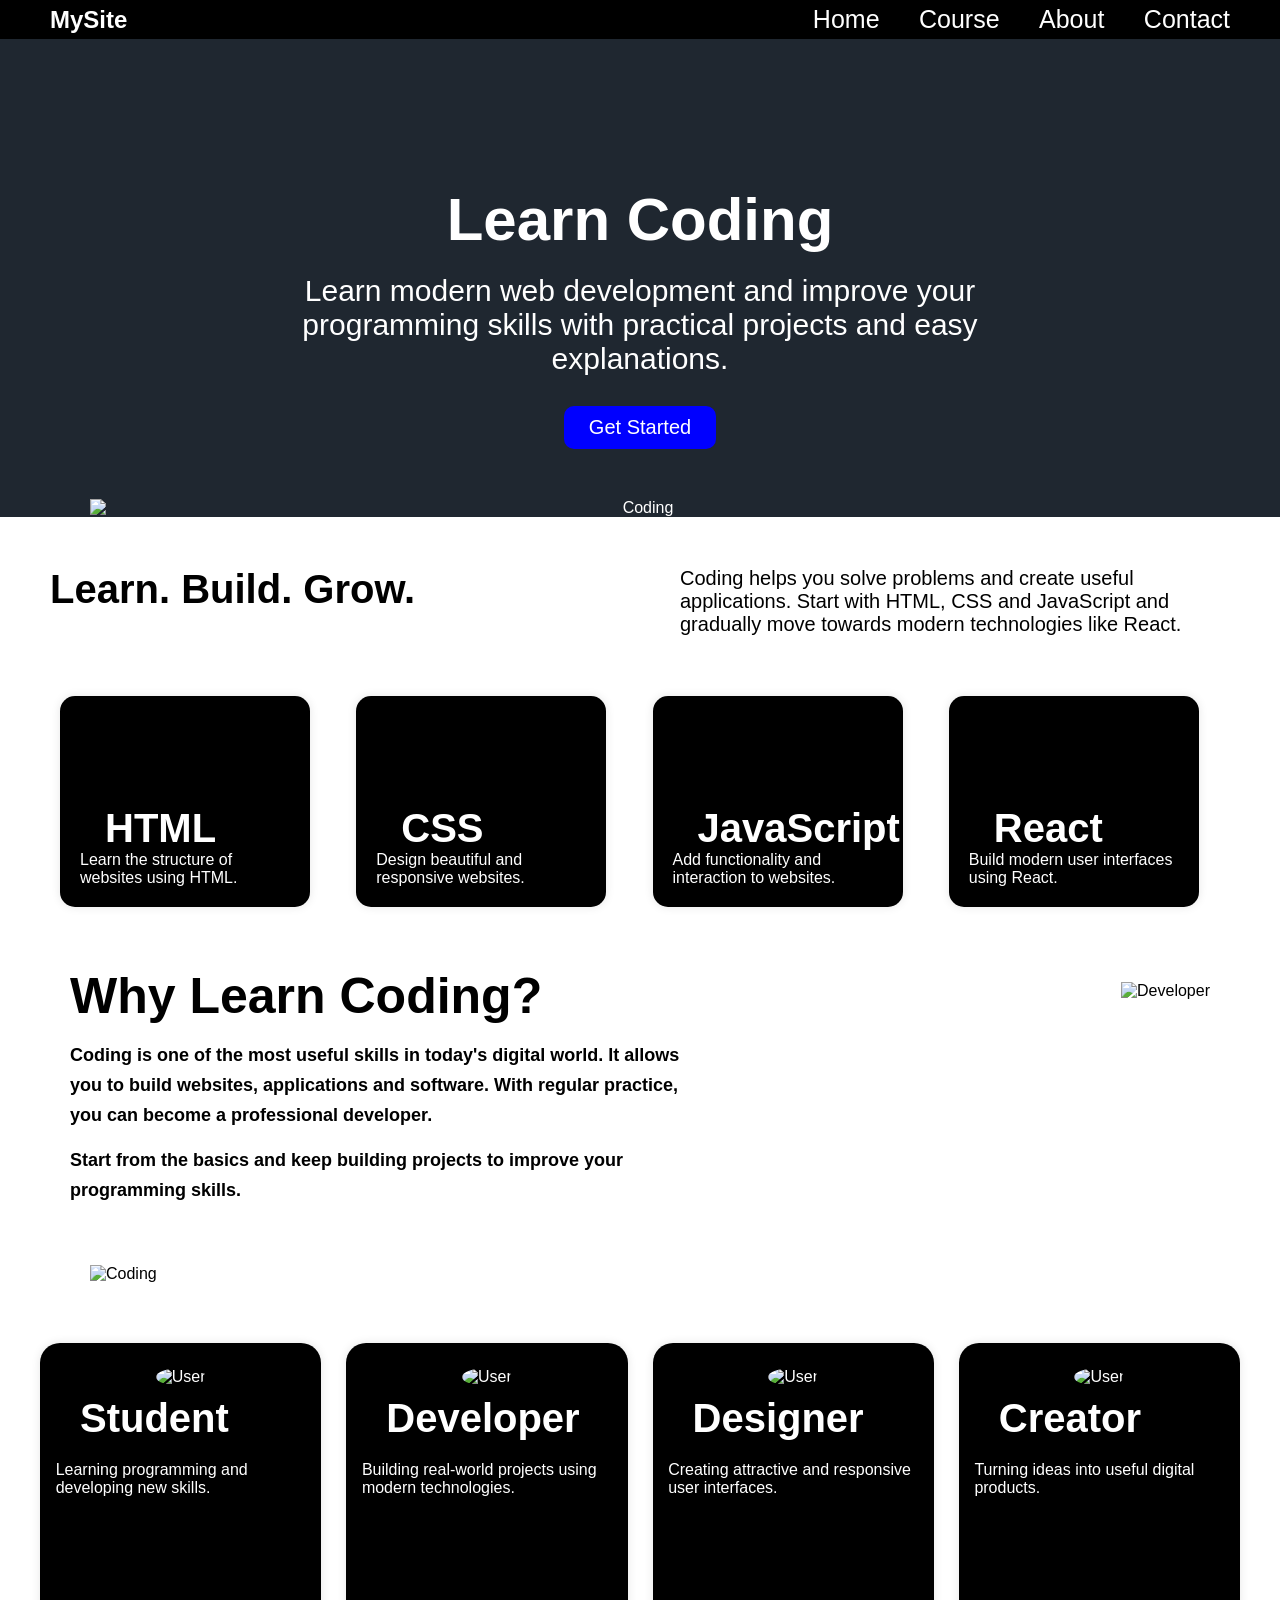
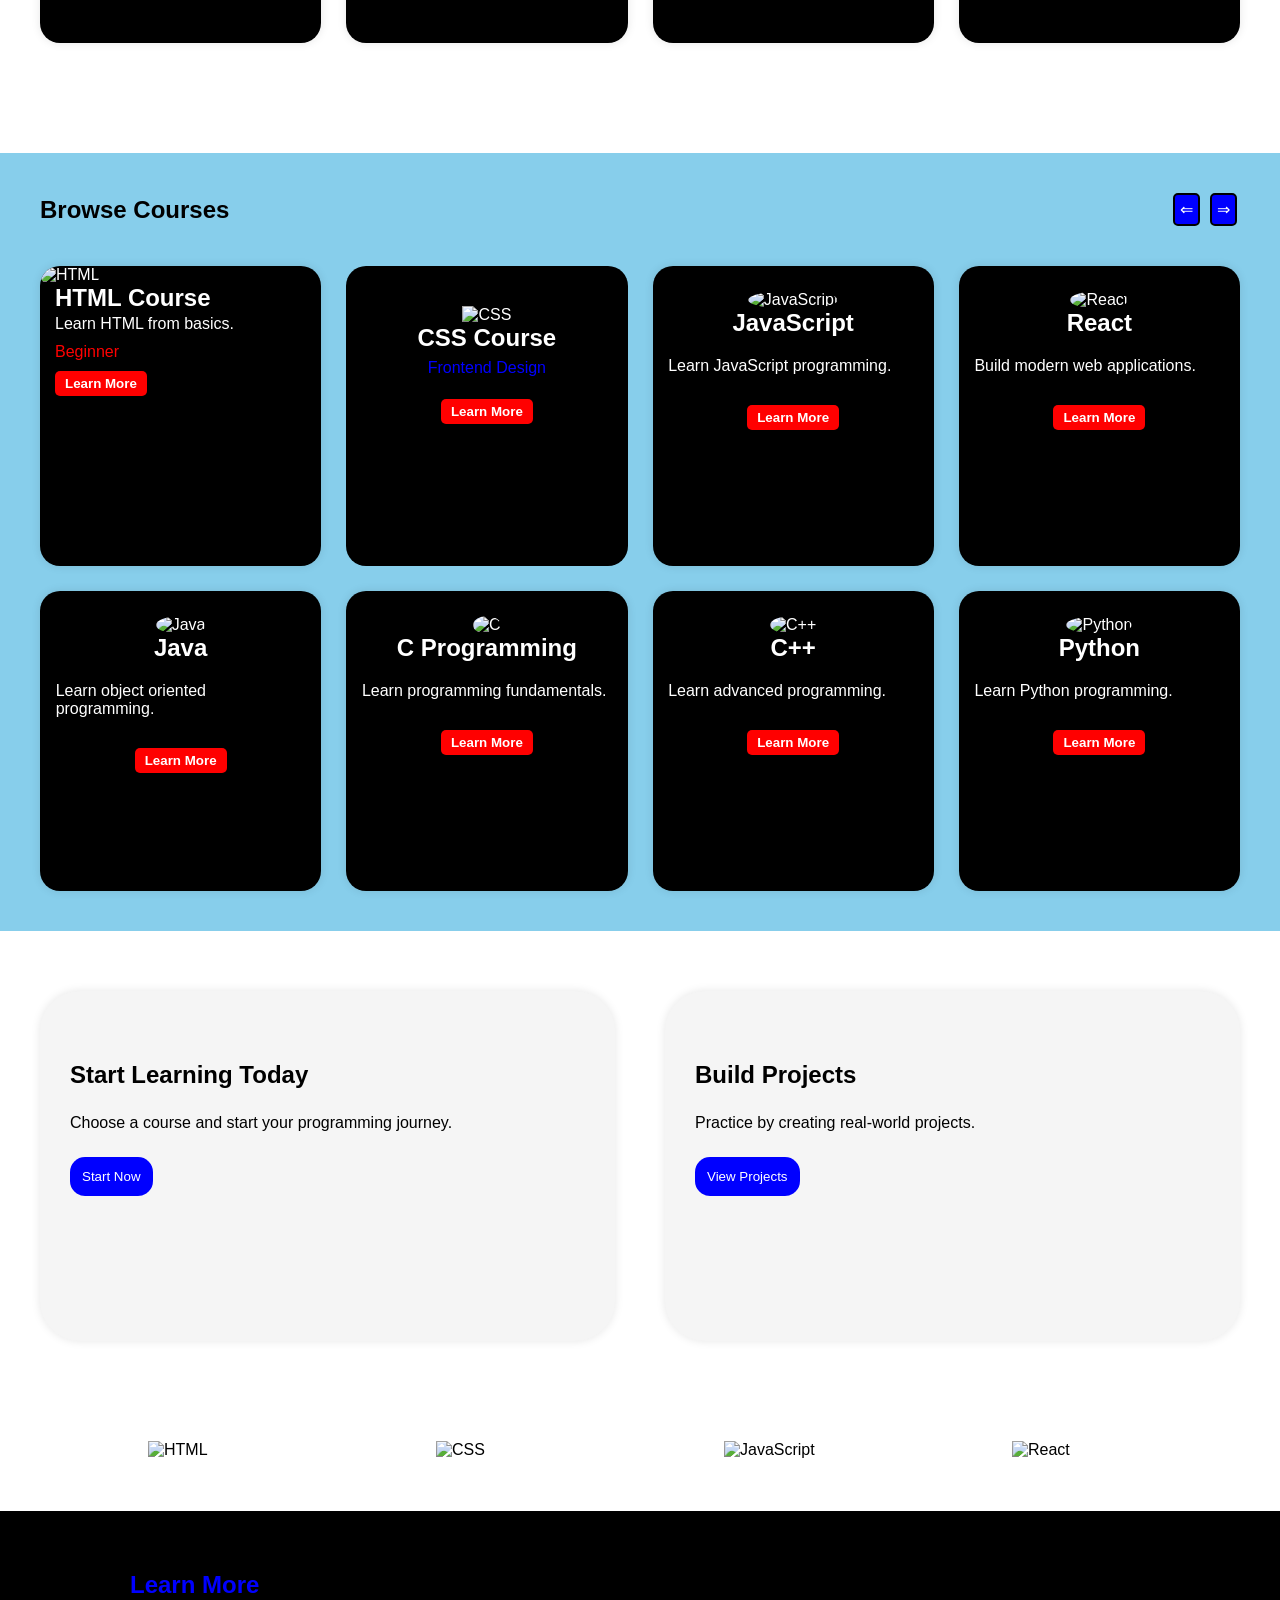
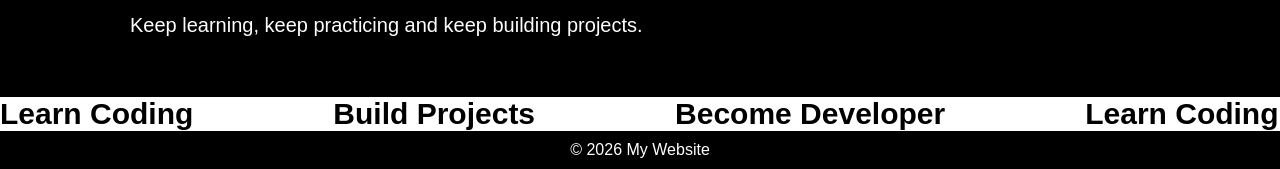
==== commit 4e772e74: "Change stylesheet link to about.css" ====
--- a/about.html
+++ b/about.html
@@ -5,7 +5,7 @@
     <meta charset="UTF-8">
     <meta name="viewport" content="width=device-width, initial-scale=1.0">
     <title>MySite - About</title>
-    <link rel="stylesheet" href="style.css">
+    <link rel="stylesheet" href="about.css">
 </head>
 
 <body>
--- a/about.css
+++ b/about.css
@@ -0,0 +1,618 @@
+
+* {
+  margin: 0;
+  padding: 0;
+  box-sizing: border-box;
+}
+
+body {
+  font-family: Arial, Helvetica, sans-serif;
+}
+
+header {
+  position: fixed;
+  top: 0;
+  display: flex;
+  width: 100%;
+  justify-content: space-between;
+  align-items: center;
+  padding: 5px 50px;
+  color: white;
+  background-color: black;
+  z-index: 9999;
+}
+
+nav a {
+  color: white;
+  text-decoration: none;
+  margin-left: 35px;
+  font-size: 25px;
+  transition: 0.3s;
+}
+
+nav a:hover {
+  color: skyblue;
+}
+
+.setColor {
+  background-color: #1f2730;
+  color: white;
+  text-align: center;
+  font-family: "Franklin Gothic Medium", Arial, sans-serif;
+  padding-top: 50px;
+}
+
+.ya123 {
+  padding-top: 100px;
+  font-size: 60px;
+  font-weight: bold;
+  margin-top: 35px;
+}
+
+.ya1 {
+  width: 850px;
+  max-width: 90%;
+  margin: 20px auto 0;
+  font-size: 30px;
+}
+
+.link {
+  color: white;
+}
+
+.btn1,
+.btn,
+.btn105,
+.btn1000 {
+  cursor: pointer;
+  border: none;
+  transition: transform 0.4s ease, background-color 0.4s ease;
+}
+
+.btn1 {
+  background-color: blue;
+  padding: 10px 25px;
+  margin-top: 30px;
+  border-radius: 10px;
+  color: white;
+  font-size: 20px;
+}
+
+.btn1:hover,
+.btn:hover,
+.btn105:hover,
+.btn1000:hover {
+  transform: scale(1.08);
+}
+
+.image {
+  display: flex;
+  justify-content: center;
+  margin-top: 50px;
+}
+
+.imageChideren {
+  width: 1100px;
+  max-width: 100%;
+}
+
+.text {
+  margin: 50px;
+  display: flex;
+  justify-content: space-between;
+  gap: 30px;
+}
+
+.paragarap {
+  max-width: 550px;
+  font-size: 20px;
+}
+
+#ya {
+  max-width: 500px;
+  font-size: 40px;
+}
+
+.childCard {
+  box-shadow: 0 0 10px rgba(0, 0, 0, 0.1);
+  border-radius: 15px;
+  background-color: black;
+  width: 250px;
+  color: white;
+}
+
+.card {
+  margin: 60px;
+  display: grid;
+  grid-template-columns: repeat(4, 1fr);
+  gap: 25px;
+}
+
+.text10 {
+  padding: 100px 20px 20px;
+  max-width: 260px;
+}
+
+h3 {
+  font-size: 40px;
+  padding-top: 10px;
+  margin-left: 25px;
+  text-align: left;
+}
+
+.imageContainer {
+  margin-top: 60px;
+  display: flex;
+  justify-content: space-between;
+  gap: 30px;
+}
+
+h6 {
+  font-size: 50px;
+}
+
+.childPara {
+  max-width: 700px;
+  text-align: left;
+  padding-left: 70px;
+}
+
+.childPara p {
+  line-height: 30px;
+  font-size: 18px;
+  font-weight: 600;
+  margin-top: 15px;
+}
+
+.childImage {
+  margin-right: 70px;
+}
+
+.childImage img {
+  height: 600px;
+  width: 500px;
+  max-width: 100%;
+  margin-top: 15px;
+  object-fit: cover;
+}
+
+footer {
+  padding: 10px 0;
+  color: white;
+  background-color: black;
+  text-align: center;
+}
+
+.imagenext {
+  margin-top: 60px;
+  display: flex;
+  justify-content: center;
+}
+
+.box {
+  margin: 60px 40px;
+  display: grid;
+  grid-template-columns: repeat(4, 1fr);
+  gap: 25px;
+  padding-bottom: 50px;
+}
+
+.box .childBox {
+  width: 100%;
+}
+
+.childBox {
+  box-shadow: 0 0 10px rgba(0, 0, 0, 0.1);
+  background-color: black;
+  border-radius: 20px;
+  height: 300px;
+  text-align: center;
+  color: white;
+  padding: 15px;
+}
+
+.childBox img {
+  height: 50px;
+  width: 50px;
+  border-radius: 50%;
+  margin-top: 10px;
+}
+
+.childBox p {
+  max-width: 250px;
+  text-align: left;
+  margin: 20px auto;
+}
+
+.name {
+  margin-top: 5px;
+  margin-bottom: 40px;
+}
+
+.coding {
+  background-color: skyblue;
+  padding: 40px;
+  overflow: hidden;
+}
+
+.box100 {
+  display: flex;
+  justify-content: space-between;
+  align-items: center;
+}
+
+.t {
+  border: 2px solid black;
+  margin: 0 3px;
+  padding: 5px;
+  background-color: blue;
+  color: white;
+  border-radius: 5px;
+  display: inline-block;
+}
+
+.box101 {
+  display: grid;
+  grid-template-columns: repeat(4, 1fr);
+  gap: 25px;
+  color: white;
+  margin-top: 40px;
+}
+
+.box101 .childBox,
+.box101 .shoes,
+.box101 .developer {
+  width: 100%;
+  min-width: 0;
+}
+
+.shoes {
+  background-color: black;
+  color: white;
+  box-shadow: 0 0 10px rgba(0, 0, 0, 0.1);
+  height: 300px;
+  border-radius: 20px;
+  overflow: hidden;
+}
+
+.color {
+  color: red;
+  margin-top: 10px;
+}
+
+.btn {
+  background-color: red;
+  color: white;
+  font-weight: bold;
+  padding: 5px 10px;
+  margin-top: 10px;
+  border-radius: 5px;
+}
+
+.img1 {
+  height: 150px;
+  width: 100%;
+  border-radius: 20px;
+  object-fit: cover;
+}
+
+.text100 {
+  padding: 0 15px;
+}
+
+#para {
+  margin-top: 3px;
+}
+
+.developer {
+  height: 300px;
+  background-color: black;
+  color: white;
+  border-radius: 20px;
+  text-align: center;
+  padding-top: 10px;
+}
+
+.image1 {
+  width: 150px;
+  height: 40px;
+  margin-top: 30px;
+  background-color: black;
+}
+
+.logo1 {
+  height: 50px;
+  width: 50px;
+  border-radius: 50%;
+}
+
+.blue {
+  color: blue;
+  margin-top: 7px;
+  margin-bottom: 12px;
+}
+
+.container {
+  display: grid;
+  grid-template-columns: repeat(2, 1fr);
+  gap: 50px;
+  margin: 60px 40px;
+}
+
+.box1000 {
+  box-shadow: 0 0 10px rgba(0, 0, 0, 0.1);
+  background-color: whitesmoke;
+  min-height: 350px;
+  border-radius: 40px;
+  padding: 30px;
+}
+
+#yaya {
+  margin-bottom: 25px;
+  margin-top: 40px;
+}
+
+.textColor {
+  color: blue;
+}
+
+.btn105 {
+  background-color: blue;
+  color: white;
+  margin-top: 25px;
+  border-radius: 15px;
+  padding: 12px;
+}
+
+.image101 {
+  display: flex;
+  justify-content: space-evenly;
+  flex-wrap: wrap;
+  gap: 20px;
+}
+
+.image101 img {
+  height: 70px;
+  width: 120px;
+  margin-top: 40px;
+  object-fit: contain;
+}
+
+.yaya100 {
+  margin-top: 60px;
+}
+
+.aunga {
+  background-color: black;
+  padding: 60px 130px;
+  color: white;
+}
+
+#para105 {
+  font-size: 20px;
+  margin-top: 15px;
+}
+
+.ticker {
+  overflow: hidden;
+}
+
+.ticker-track {
+  display: flex;
+  gap: 140px;
+  width: max-content;
+  animation: move 10s linear infinite;
+}
+
+.text1 {
+  white-space: nowrap;
+  font-size: 30px;
+  font-weight: bold;
+}
+
+@keyframes move {
+  from {
+    transform: translateX(0);
+  }
+
+  to {
+    transform: translateX(-50%);
+  }
+}
+
+.animation {
+  transition: transform 0.5s ease, box-shadow 0.5s ease;
+}
+
+.animation:hover {
+  transform: translateY(-10px) scale(1.03);
+  box-shadow: 0 10px 20px rgba(0, 0, 0, 0.3);
+}
+
+.box101 img,
+.childBox img,
+.childCard img,
+.image101 img {
+  transition: transform 0.5s ease;
+}
+
+.box101 img:hover,
+.childBox img:hover,
+.childCard img:hover,
+.image101 img:hover {
+  transform: scale(1.08);
+}
+
+.btn1000 {
+  transition: transform 0.5s ease;
+}
+
+.btn1000:hover {
+  background-color: aliceblue;
+  color: black;
+  transform: scale(1.1);
+}
+
+@media (max-width: 1100px) {
+  .card,
+  .box,
+  .box101 {
+    grid-template-columns: repeat(3, 1fr);
+  }
+
+  .imageChideren {
+    width: 90%;
+  }
+
+  .ya1 {
+    width: 90%;
+  }
+
+  .childImage {
+    margin-right: 20px;
+  }
+
+  .childImage img {
+    width: 400px;
+    height: 500px;
+  }
+}
+
+@media (max-width: 800px) {
+  header {
+    padding: 10px 20px;
+  }
+
+  nav a {
+    margin-left: 15px;
+    font-size: 18px;
+  }
+
+  .ya123 {
+    font-size: 45px;
+  }
+
+  .ya1 {
+    font-size: 22px;
+  }
+
+  .text {
+    margin: 40px 25px;
+    flex-direction: column;
+  }
+
+  .card,
+  .box,
+  .box101 {
+    grid-template-columns: repeat(2, 1fr);
+  }
+
+  .card,
+  .box {
+    margin: 30px 20px;
+  }
+
+  .imageContainer {
+    flex-direction: column;
+    align-items: center;
+  }
+
+  .childPara {
+    padding: 0 20px;
+  }
+
+  .childImage {
+    margin-right: 0;
+  }
+
+  .childImage img {
+    width: 100%;
+    height: auto;
+  }
+
+  .container {
+    grid-template-columns: 1fr;
+    gap: 25px;
+  }
+
+  .box1000 {
+    width: 100%;
+  }
+
+  .aunga {
+    padding: 40px 30px;
+  }
+}
+
+@media (max-width: 500px) {
+  header {
+    padding: 8px 10px;
+    flex-direction: column;
+    gap: 8px;
+  }
+
+  nav a {
+    margin-left: 8px;
+    font-size: 14px;
+  }
+
+  .setColor {
+    padding-top: 80px;
+  }
+
+  .ya123 {
+    padding-top: 60px;
+    font-size: 35px;
+  }
+
+  .ya1 {
+    font-size: 18px;
+  }
+
+  .card,
+  .box,
+  .box101 {
+    grid-template-columns: 1fr;
+  }
+
+  .card,
+  .box {
+    margin: 25px 15px;
+  }
+
+  .box101 {
+    padding: 5px;
+    gap: 20px;
+  }
+
+  .coding {
+    padding: 20px 15px;
+  }
+
+  h3 {
+    font-size: 30px;
+    margin-left: 10px;
+  }
+
+  h6 {
+    font-size: 35px;
+  }
+
+  .childPara p {
+    font-size: 16px;
+    line-height: 26px;
+  }
+
+  .box1000 {
+    min-height: auto;
+    padding: 20px;
+  }
+
+  .aunga {
+    padding: 30px 15px;
+  }
+
+  .image101 {
+    gap: 15px;
+  }
+}
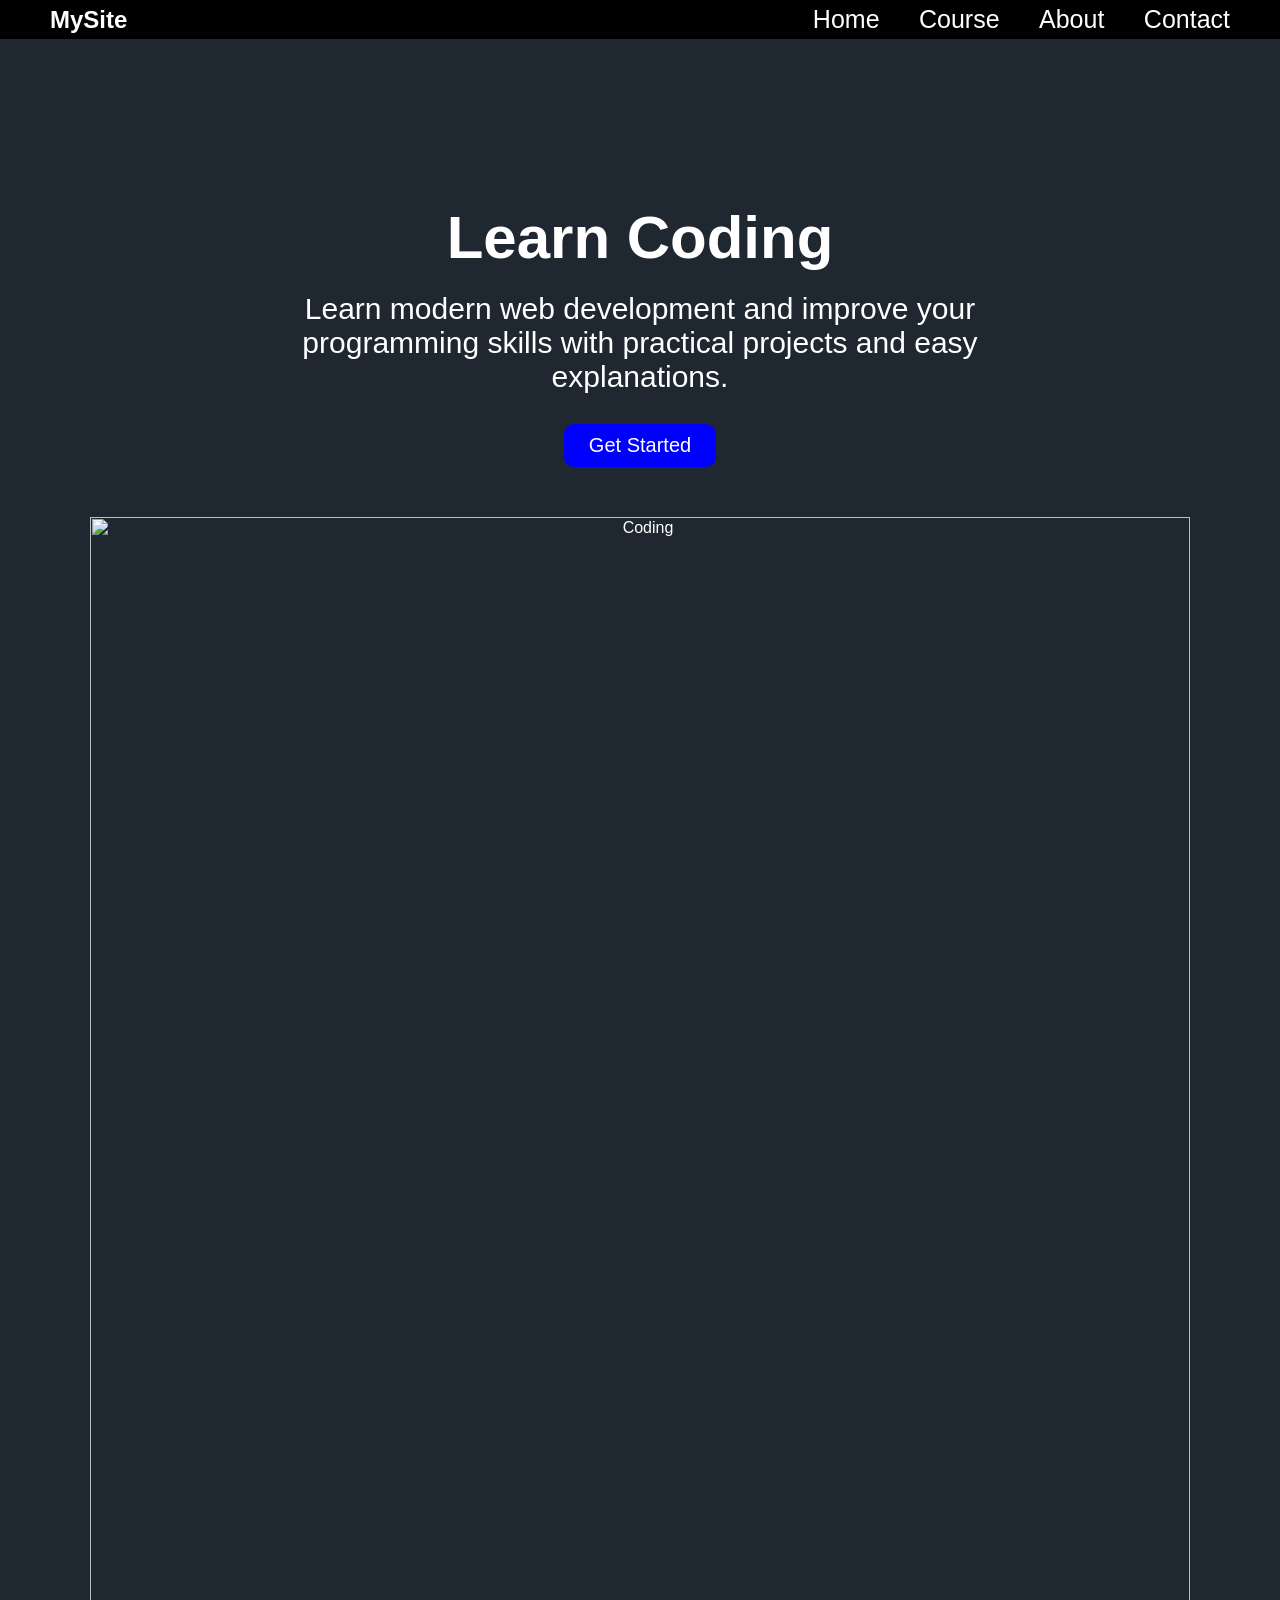
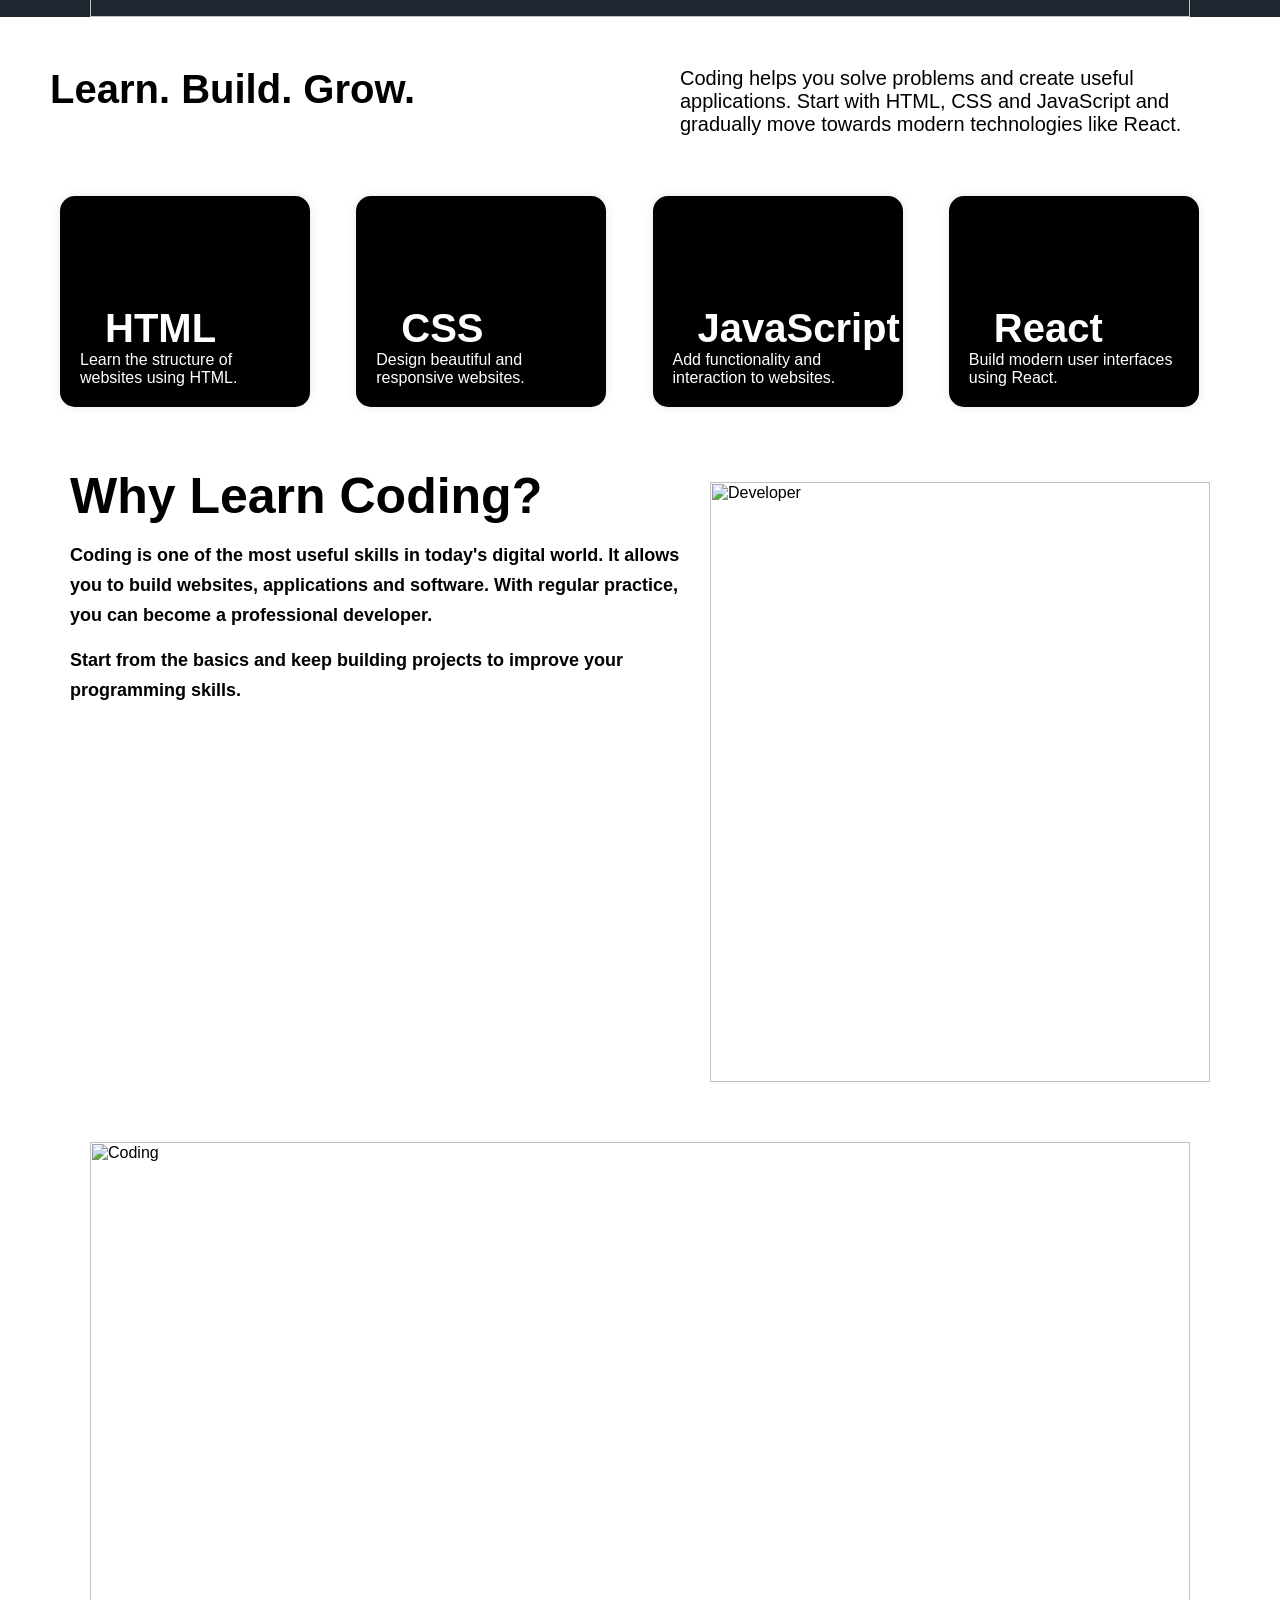
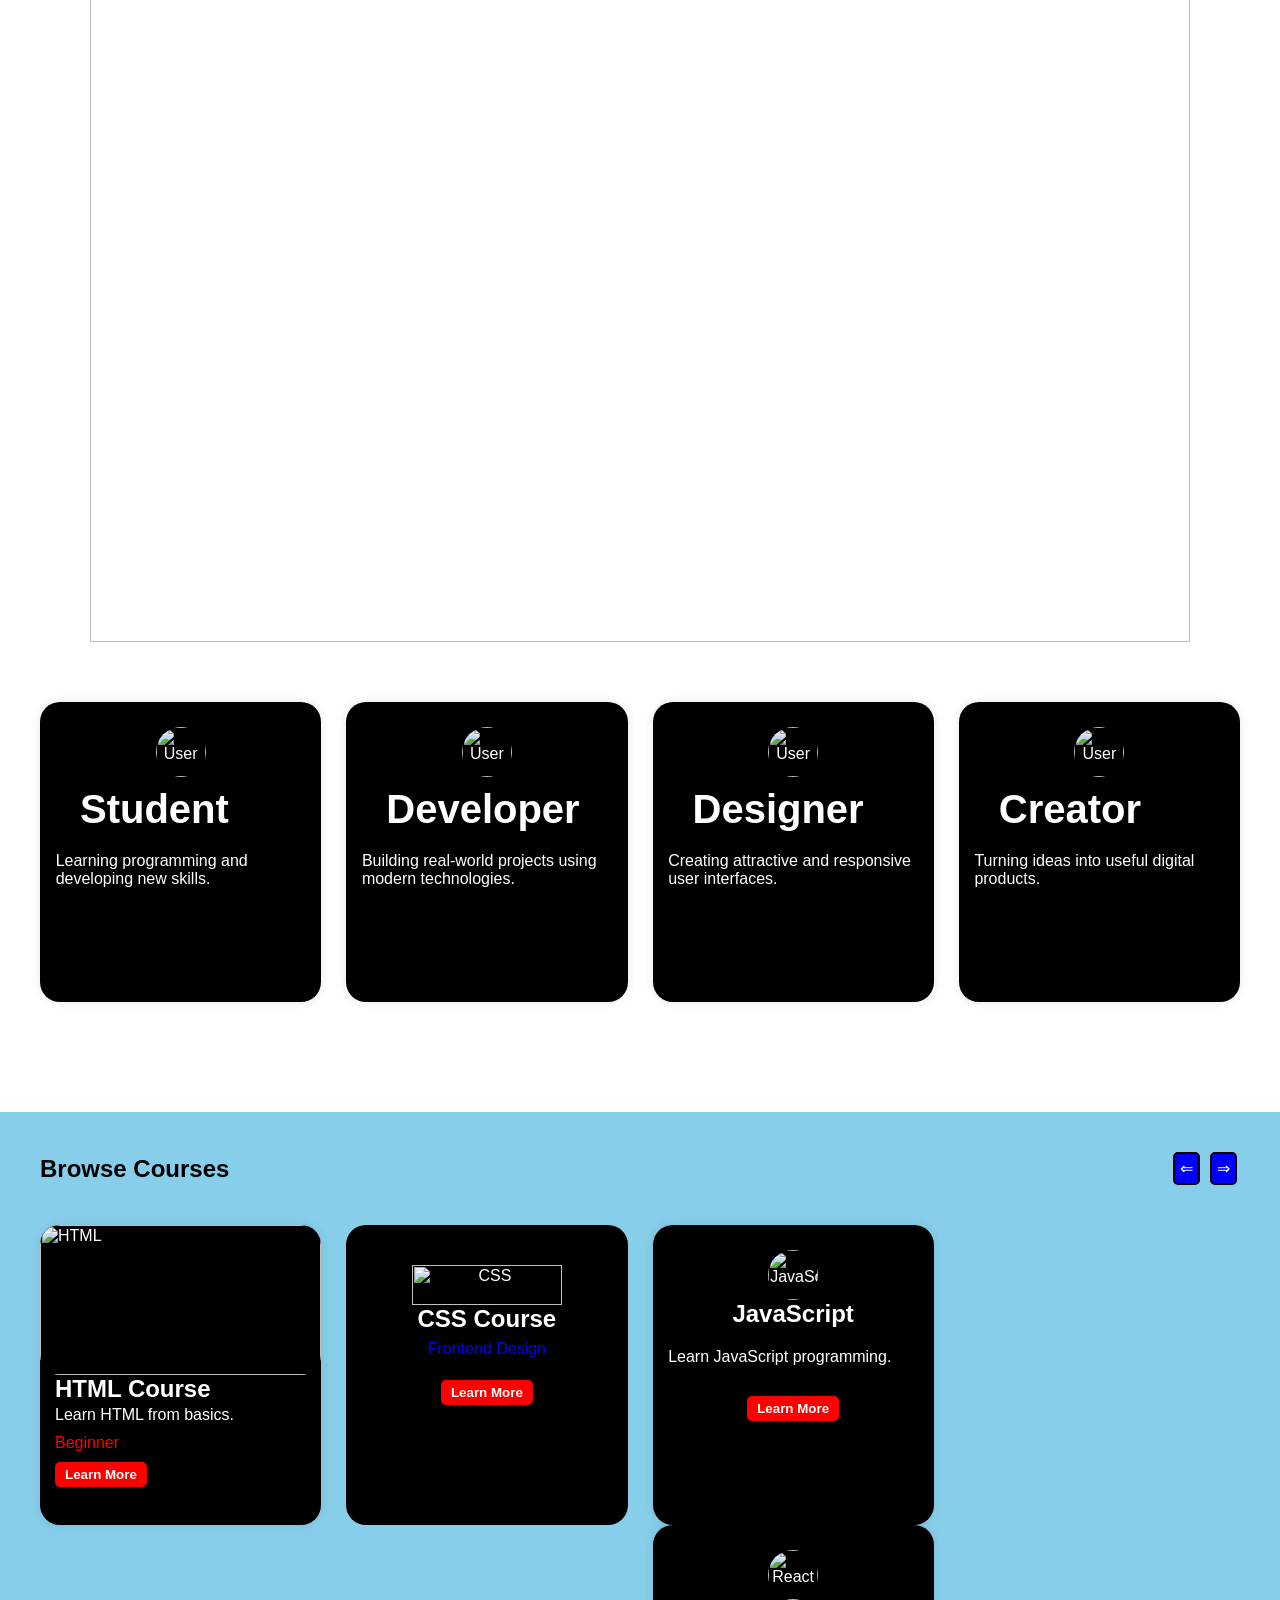
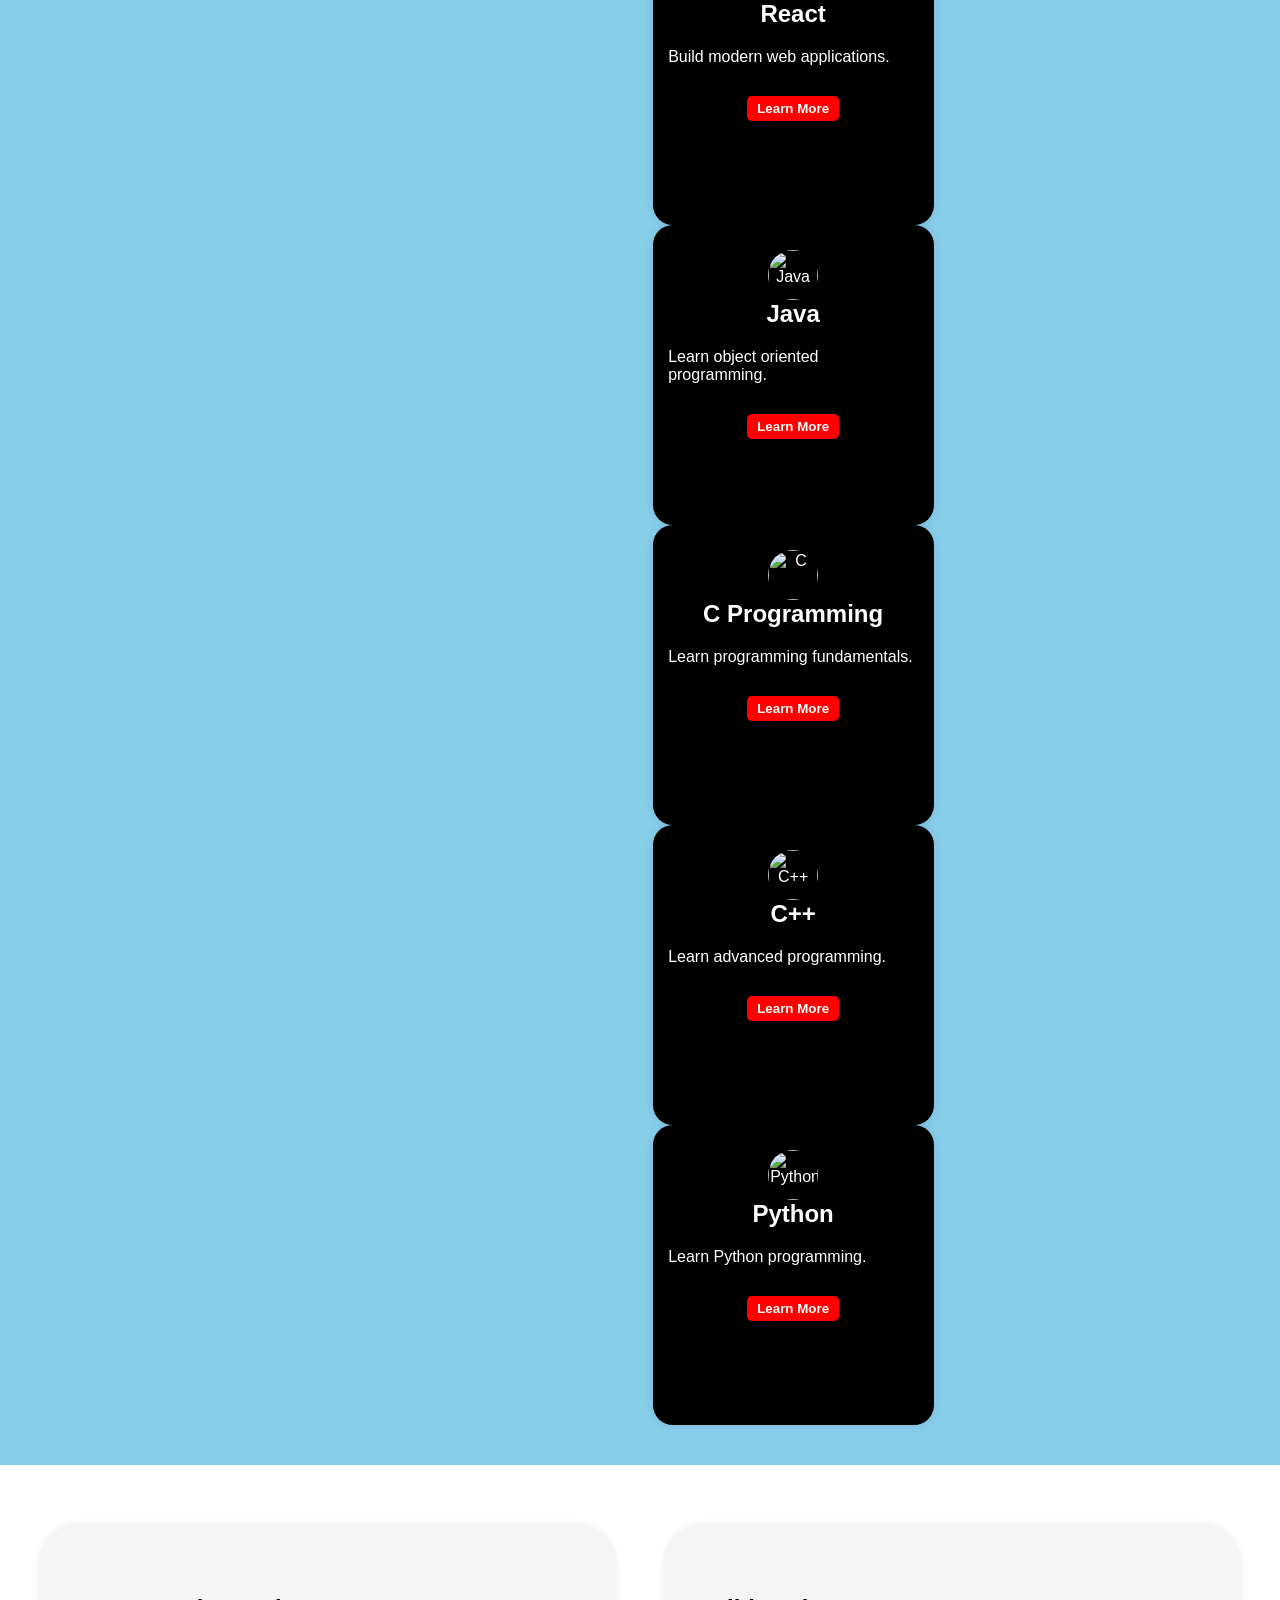
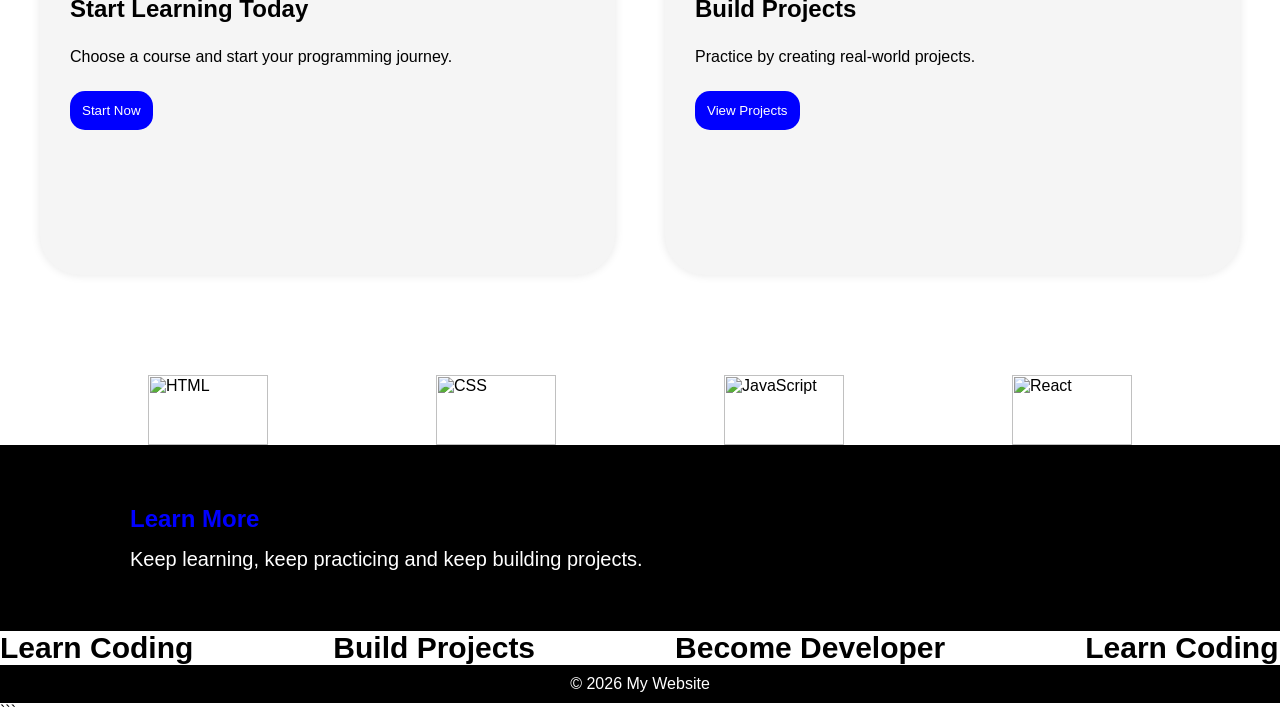
==== commit 74aa718c: "Update about.html" ====
--- a/about.html
+++ b/about.html
@@ -1,4 +1,5 @@
 
+```html
 <!DOCTYPE html>
 <html lang="en">
 <head>
@@ -108,9 +109,7 @@
 </section>
 
 <section class="imagenext">
-
     <img src="image/coding2.jpg" alt="Coding" class="imageChideren">
-
 </section>
 
 <section class="box">
@@ -166,6 +165,7 @@
 
         <div class="shoes animation">
             <img class="img1" src="image/html.jpg" alt="HTML">
+
             <div class="text100">
                 <h2>HTML Course</h2>
                 <p id="para">Learn HTML from basics.</p>
@@ -176,51 +176,56 @@
 
         <div class="developer animation">
             <img class="image1" src="image/css.jpg" alt="CSS">
+
             <h2>CSS Course</h2>
             <p class="blue">Frontend Design</p>
             <button class="btn">Learn More</button>
         </div>
 
-        <div class="childBox animation">
-            <img src="image/js.jpg" alt="JavaScript">
-            <h2>JavaScript</h2>
-            <p>Learn JavaScript programming.</p>
-            <button class="btn">Learn More</button>
-        </div>
-
-        <div class="childBox animation">
-            <img src="image/react.jpg" alt="React">
-            <h2>React</h2>
-            <p>Build modern web applications.</p>
-            <button class="btn">Learn More</button>
-        </div>
-
-        <div class="childBox animation">
-            <img src="image/java.jpg" alt="Java">
-            <h2>Java</h2>
-            <p>Learn object oriented programming.</p>
-            <button class="btn">Learn More</button>
-        </div>
-
-        <div class="childBox animation">
-            <img src="image/c.jpg" alt="C">
-            <h2>C Programming</h2>
-            <p>Learn programming fundamentals.</p>
-            <button class="btn">Learn More</button>
-        </div>
-
-        <div class="childBox animation">
-            <img src="image/cpp.jpg" alt="C++">
-            <h2>C++</h2>
-            <p>Learn advanced programming.</p>
-            <button class="btn">Learn More</button>
-        </div>
-
-        <div class="childBox animation">
-            <img src="image/python.jpg" alt="Python">
-            <h2>Python</h2>
-            <p>Learn Python programming.</p>
-            <button class="btn">Learn More</button>
+        <div class="courseCards">
+
+            <div class="childBox animation">
+                <img src="image/js.jpg" alt="JavaScript">
+                <h2>JavaScript</h2>
+                <p>Learn JavaScript programming.</p>
+                <button class="btn">Learn More</button>
+            </div>
+
+            <div class="childBox animation">
+                <img src="image/react.jpg" alt="React">
+                <h2>React</h2>
+                <p>Build modern web applications.</p>
+                <button class="btn">Learn More</button>
+            </div>
+
+            <div class="childBox animation">
+                <img src="image/java.jpg" alt="Java">
+                <h2>Java</h2>
+                <p>Learn object oriented programming.</p>
+                <button class="btn">Learn More</button>
+            </div>
+
+            <div class="childBox animation">
+                <img src="image/c.jpg" alt="C">
+                <h2>C Programming</h2>
+                <p>Learn programming fundamentals.</p>
+                <button class="btn">Learn More</button>
+            </div>
+
+            <div class="childBox animation">
+                <img src="image/cpp.jpg" alt="C++">
+                <h2>C++</h2>
+                <p>Learn advanced programming.</p>
+                <button class="btn">Learn More</button>
+            </div>
+
+            <div class="childBox animation">
+                <img src="image/python.jpg" alt="Python">
+                <h2>Python</h2>
+                <p>Learn Python programming.</p>
+                <button class="btn">Learn More</button>
+            </div>
+
         </div>
 
     </div>
@@ -295,3 +300,4 @@
 
 </body>
 </html>
+```
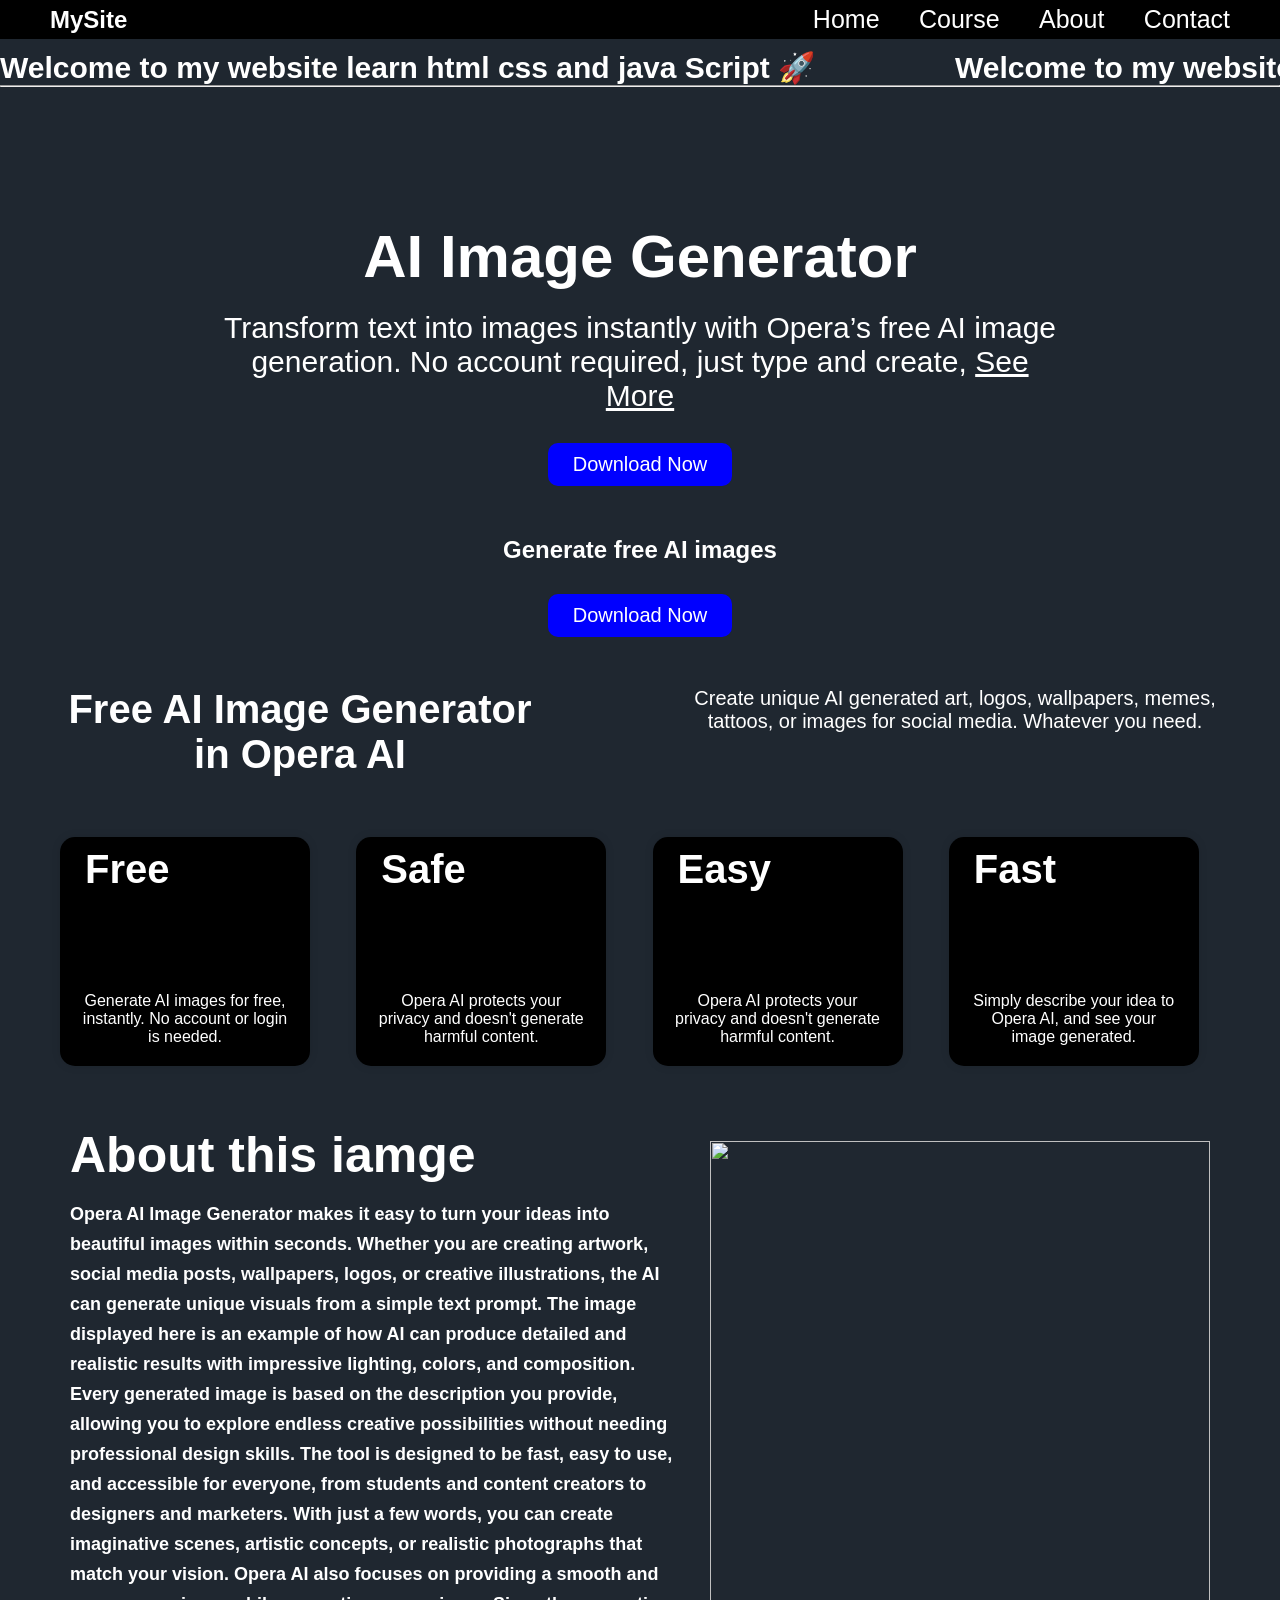
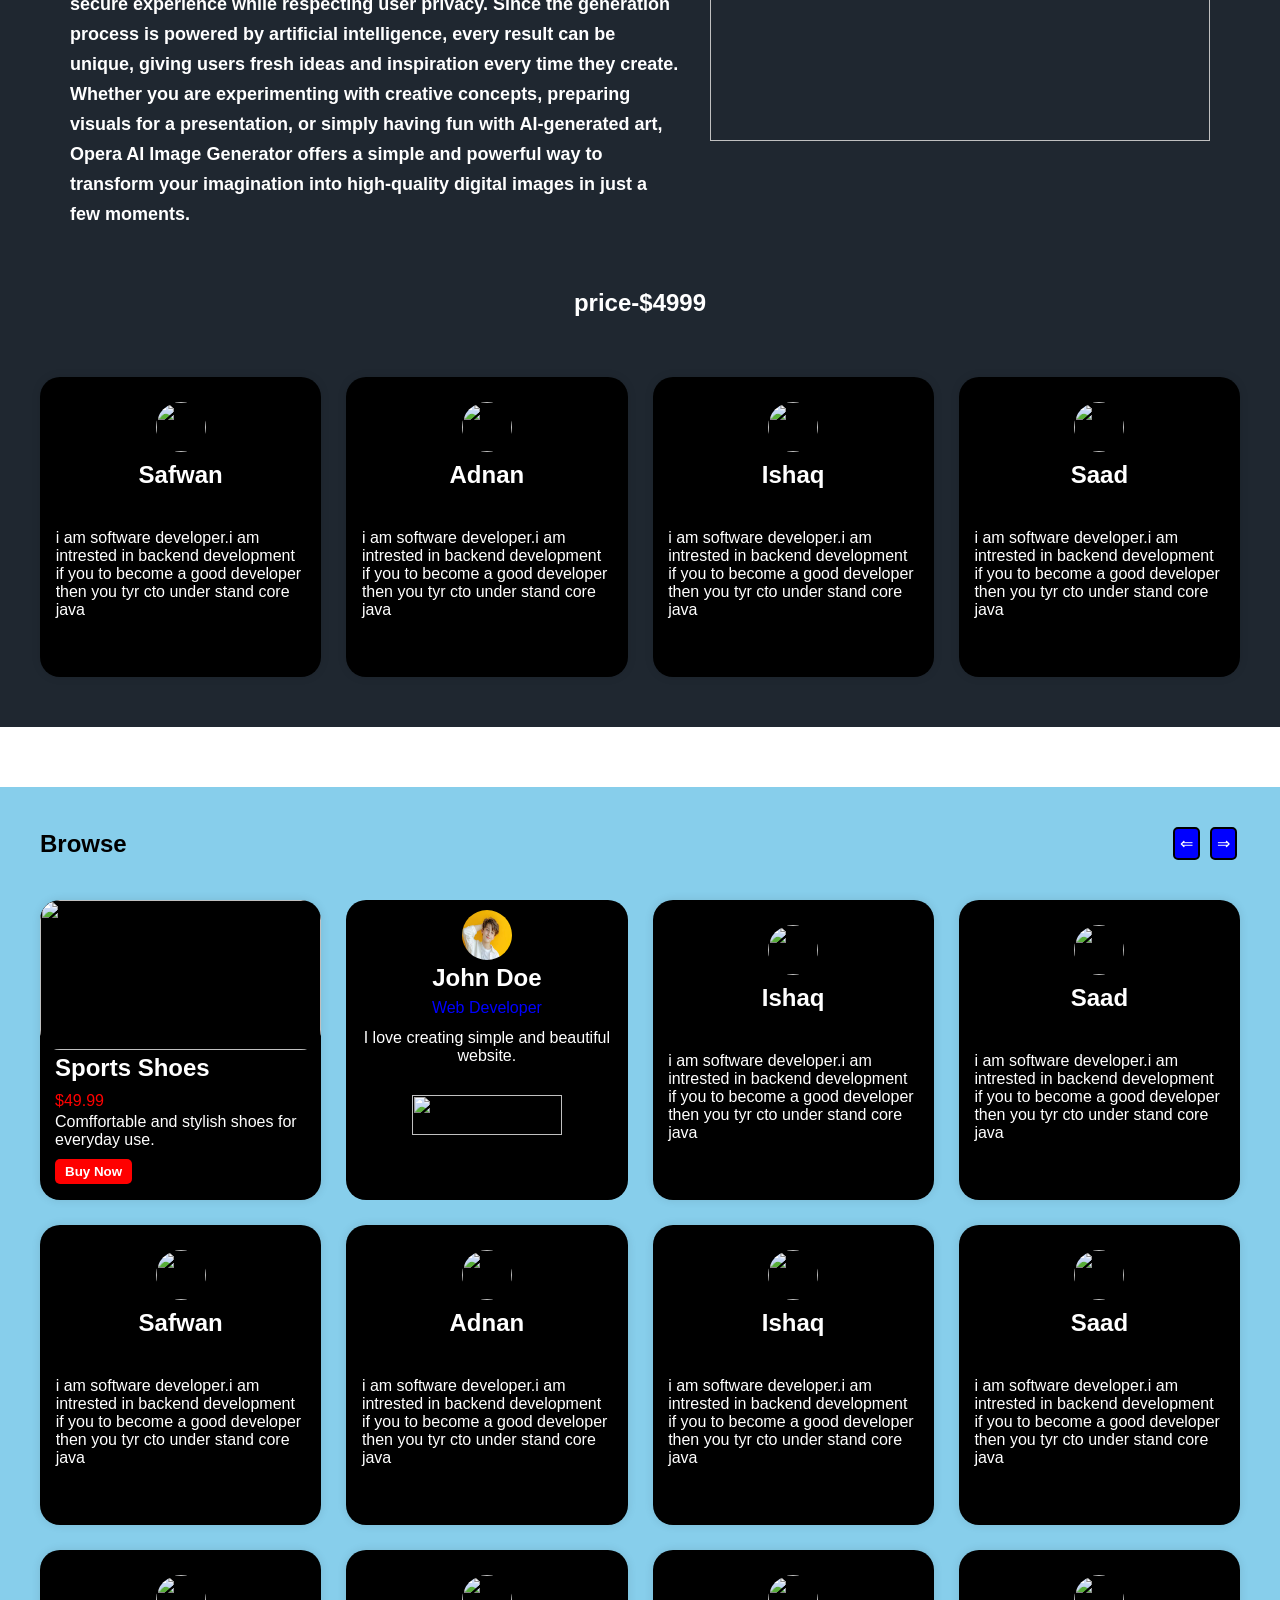
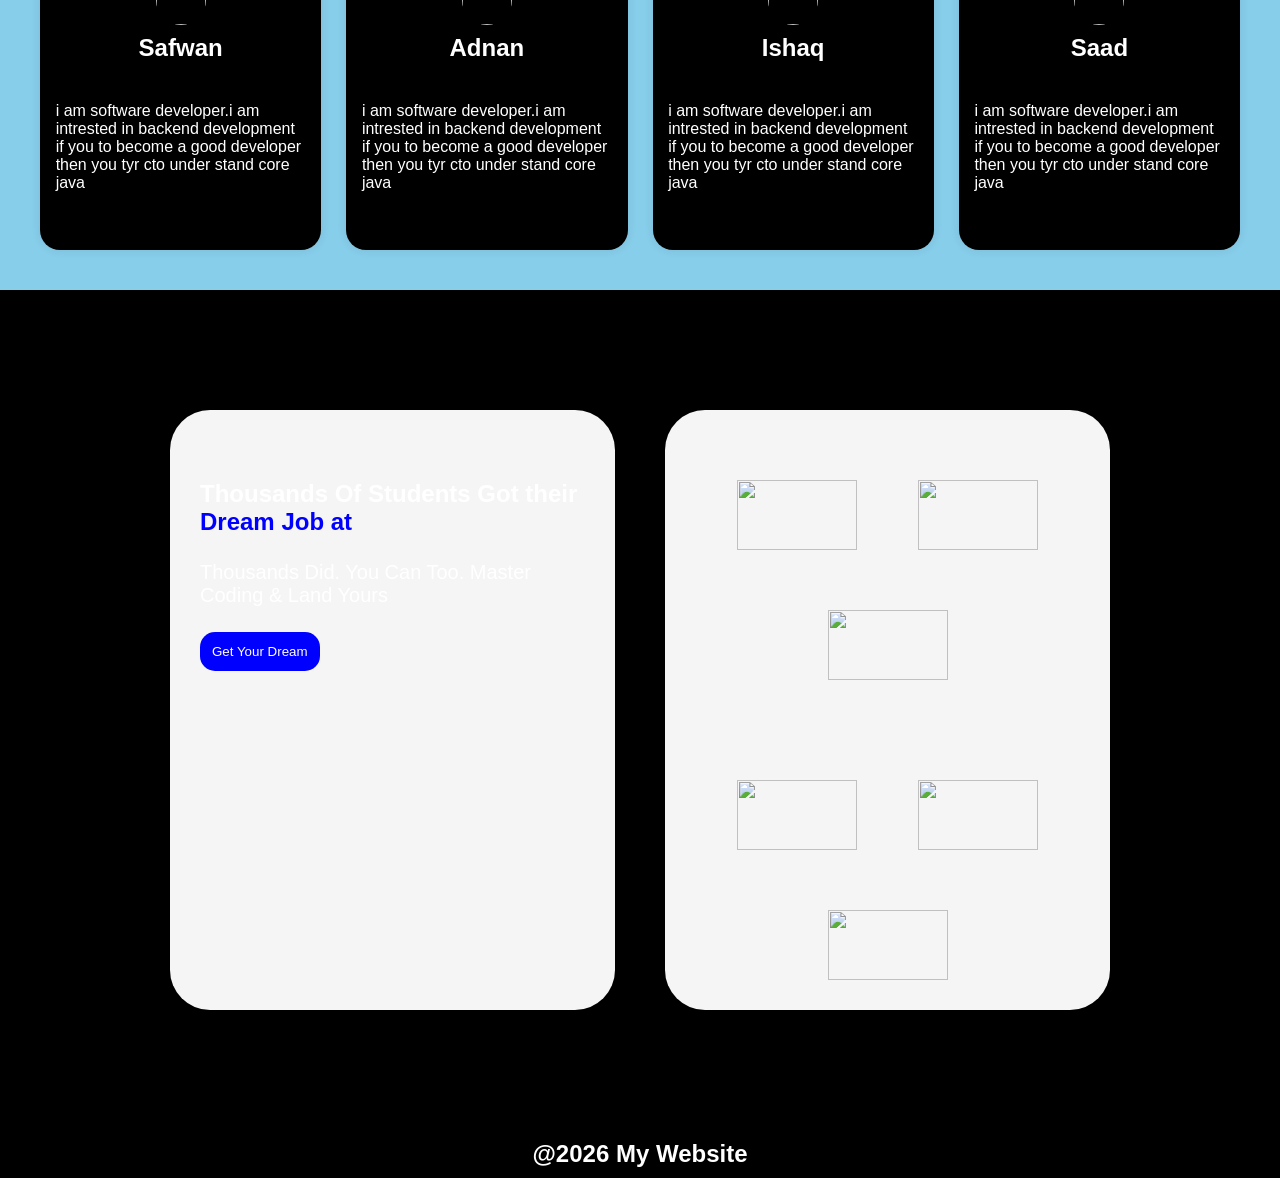
==== commit f6b4110c: "Update about.html" ====
--- a/about.html
+++ b/about.html
@@ -1,303 +1,415 @@
 
-```html
-<!DOCTYPE html>
+<!doctype html>
 <html lang="en">
-<head>
-    <meta charset="UTF-8">
-    <meta name="viewport" content="width=device-width, initial-scale=1.0">
-    <title>MySite - About</title>
-    <link rel="stylesheet" href="about.css">
-</head>
-
-<body>
-
-<header>
-    <h2>MySite</h2>
-
-    <nav>
-        <a href="website1.html">Home</a>
+  <head>
+    <meta charset="UTF-8" />
+    <meta name="viewport" content="width=device-width, initial-scale=1.0" />
+    <title>Document</title>
+    <link rel="stylesheet" href="about.css" />
+  </head>
+  <body>
+    <header>
+      <h2>MySite</h2>
+      <nav>
+        <a href="index.html">Home</a>
         <a href="course.html">Course</a>
         <a href="about.html">About</a>
         <a href="contact.html">Contact</a>
-    </nav>
-</header>
-
-<section class="setColor">
-
-    <h1 class="ya123">Learn Coding</h1>
-
-    <p class="ya1">
-        Learn modern web development and improve your programming skills
-        with practical projects and easy explanations.
-    </p>
-
-    <button class="btn1">Get Started</button>
-
-    <div class="image">
-        <img class="imageChideren" src="image/coding.jpg" alt="Coding">
-    </div>
-
-</section>
-
-<section>
-
-    <div class="text">
-        <h2 id="ya">Learn. Build. Grow.</h2>
-
-        <p class="paragarap">
-            Coding helps you solve problems and create useful applications.
-            Start with HTML, CSS and JavaScript and gradually move towards
-            modern technologies like React.
+      </nav>
+    </header>
+    <main>
+      <section class="setColor">
+        <div class="ticker">
+          <div class="ticker-track">
+            <div class="text1">
+              Welcome to my website learn html css and java Script 🚀
+            </div>
+
+            <div class="text1">
+              Welcome to my website learn html css and java Script 🚀
+            </div>
+
+            <div class="text1">
+              Welcome to my website learn html css and java Script 🚀
+            </div>
+
+            <div class="text1">
+              Welcome to my website learn html css and java Script 🚀
+            </div>
+          </div>
+        </div>
+        <hr />
+
+        <h1 class="ya123">AI Image Generator</h1>
+        <p class="ya1">
+          Transform text into images instantly with Opera’s free AI image
+          generation. No account required, just type and create,
+          <a class="link" href="">See More</a>
         </p>
-    </div>
-
-</section>
-
-<section class="card">
-
-    <div class="childCard animation">
-        <div class="text10">
-            <h3>HTML</h3>
-            <p>Learn the structure of websites using HTML.</p>
-        </div>
-    </div>
-
-    <div class="childCard animation">
-        <div class="text10">
-            <h3>CSS</h3>
-            <p>Design beautiful and responsive websites.</p>
-        </div>
-    </div>
-
-    <div class="childCard animation">
-        <div class="text10">
-            <h3>JavaScript</h3>
-            <p>Add functionality and interaction to websites.</p>
-        </div>
-    </div>
-
-    <div class="childCard animation">
-        <div class="text10">
-            <h3>React</h3>
-            <p>Build modern user interfaces using React.</p>
-        </div>
-    </div>
-
-</section>
-
-<section class="imageContainer">
-
-    <div class="childPara">
-        <h6>Why Learn Coding?</h6>
-
-        <p>
-            Coding is one of the most useful skills in today's digital world.
-            It allows you to build websites, applications and software.
-            With regular practice, you can become a professional developer.
-        </p>
-
-        <p>
-            Start from the basics and keep building projects to improve
-            your programming skills.
-        </p>
-    </div>
-
-    <div class="childImage">
-        <img src="image/developer.jpg" alt="Developer">
-    </div>
-
-</section>
-
-<section class="imagenext">
-    <img src="image/coding2.jpg" alt="Coding" class="imageChideren">
-</section>
-
-<section class="box">
-
-    <div class="childBox animation">
-        <img src="image/user1.jpg" alt="User">
-        <h3>Student</h3>
-        <p>
-            Learning programming and developing new skills.
-        </p>
-    </div>
-
-    <div class="childBox animation">
-        <img src="image/user2.jpg" alt="User">
-        <h3>Developer</h3>
-        <p>
-            Building real-world projects using modern technologies.
-        </p>
-    </div>
-
-    <div class="childBox animation">
-        <img src="image/user3.jpg" alt="User">
-        <h3>Designer</h3>
-        <p>
-            Creating attractive and responsive user interfaces.
-        </p>
-    </div>
-
-    <div class="childBox animation">
-        <img src="image/user4.jpg" alt="User">
-        <h3>Creator</h3>
-        <p>
-            Turning ideas into useful digital products.
-        </p>
-    </div>
-
-</section>
-
-<section class="coding">
-
-    <div class="box100">
-        <div class="heading">
-            <h1>Browse Courses</h1>
-        </div>
-
-        <div class="arrow">
+        <button class="btn1 btn1000">Download Now</button>
+        <div class="image">
+          <img
+            class="imageChideren"
+            src="https://media-production-opera-website.operacdn.com/media/images/ai-generator-hero-top.width-2360.format-webp.webp"
+            alt=""
+          />
+        </div>
+        <h1>Generate free AI images</h1>
+        <button class="btn1">Download Now</button>
+
+        <div class="text">
+          <div>
+            <h2 id="ya">Free AI Image Generator in Opera AI</h2>
+          </div>
+          <div class="paragarap">
+            <p>
+              Create unique AI generated art, logos, wallpapers, memes, tattoos,
+              or images for social media. Whatever you need.
+            </p>
+          </div>
+        </div>
+        <div class="card">
+          <div class="childCard animation">
+            <h3>Free</h3>
+            <p class="text10">
+              Generate AI images for free, instantly. No account or login is
+              needed.
+            </p>
+          </div>
+          <div class="childCard">
+            <h3>Safe</h3>
+            <p class="text10">
+              Opera AI protects your privacy and doesn't generate harmful
+              content.
+            </p>
+          </div>
+          <div class="childCard">
+            <h3>Easy</h3>
+            <p class="text10">
+              Opera AI protects your privacy and doesn't generate harmful
+              content.
+            </p>
+          </div>
+          <div class="childCard">
+            <h3>Fast</h3>
+            <p class="text10">
+              Simply describe your idea to Opera AI, and see your image
+              generated.
+            </p>
+          </div>
+        </div>
+        <div class="imageContainer">
+          <div class="childPara">
+            <h6>About this iamge</h6>
+            <p>
+              Opera AI Image Generator makes it easy to turn your ideas into
+              beautiful images within seconds. Whether you are creating artwork,
+              social media posts, wallpapers, logos, or creative illustrations,
+              the AI can generate unique visuals from a simple text prompt. The
+              image displayed here is an example of how AI can produce detailed
+              and realistic results with impressive lighting, colors, and
+              composition. Every generated image is based on the description you
+              provide, allowing you to explore endless creative possibilities
+              without needing professional design skills. The tool is designed
+              to be fast, easy to use, and accessible for everyone, from
+              students and content creators to designers and marketers. With
+              just a few words, you can create imaginative scenes, artistic
+              concepts, or realistic photographs that match your vision. Opera
+              AI also focuses on providing a smooth and secure experience while
+              respecting user privacy. Since the generation process is powered
+              by artificial intelligence, every result can be unique, giving
+              users fresh ideas and inspiration every time they create. Whether
+              you are experimenting with creative concepts, preparing visuals
+              for a presentation, or simply having fun with AI-generated art,
+              Opera AI Image Generator offers a simple and powerful way to
+              transform your imagination into high-quality digital images in
+              just a few moments.
+            </p>
+          </div>
+          <div class="childImage">
+            <img
+              src="https://images.unsplash.com/photo-1773332598451-8a0a59941912?w=600&auto=format&fit=crop&q=60&ixlib=rb-4.1.0&ixid=M3wxMjA3fDF8MHxmZWF0dXJlZC1waG90b3MtZmVlZHwxfHx8ZW58MHx8fHx8"
+              alt=""
+            />
+          </div>
+        </div>
+        <div class="imagenext">
+          <img
+            src="https://images.unsplash.com/photo-1782199483843-49fb9416fa7d?w=600&auto=format&fit=crop&q=60&ixlib=rb-4.1.0&ixid=M3wxMjA3fDB8MHxmZWF0dXJlZC1waG90b3MtZmVlZHw2MXx8fGVufDB8fHx8fA%3D%3D"
+            alt=""
+          />
+        </div>
+        <div>
+          <h1>price-$4999</h1>
+        </div>
+        <div class="box">
+          <div class="childBox">
+            <img
+              src="https://plus.unsplash.com/premium_photo-1782480921199-7f9cdb21b804?w=600&auto=format&fit=crop&q=60&ixlib=rb-4.1.0&ixid=M3wxMjA3fDB8MHxmZWF0dXJlZC1waG90b3MtZmVlZHw1NXx8fGVufDB8fHx8fA%3D%3D"
+              alt=""
+            />
+            <h1 class="name">Safwan</h1>
+            <p>
+              i am software developer.i am intrested in backend development if
+              you to become a good developer then you tyr cto under stand core
+              java
+            </p>
+          </div>
+          <div class="childBox">
+            <img
+              src="https://plus.unsplash.com/premium_photo-1779636969037-547beb09e467?w=600&auto=format&fit=crop&q=60&ixlib=rb-4.1.0&ixid=M3wxMjA3fDB8MHxmZWF0dXJlZC1waG90b3MtZmVlZHw1MHx8fGVufDB8fHx8fA%3D%3D"
+              alt=""
+            />
+            <h1 class="name">Adnan</h1>
+            <p>
+              i am software developer.i am intrested in backend development if
+              you to become a good developer then you tyr cto under stand core
+              java
+            </p>
+          </div>
+          <div class="childBox">
+            <img
+              src="https://images.unsplash.com/photo-1773332611476-6ec2ba68049f?w=600&auto=format&fit=crop&q=60&ixlib=rb-4.1.0&ixid=M3wxMjA3fDF8MHxmZWF0dXJlZC1waG90b3MtZmVlZHw4NHx8fGVufDB8fHx8fA%3D%3D"
+              alt=""
+            />
+            <h1 class="name">Ishaq</h1>
+            <p>
+              i am software developer.i am intrested in backend development if
+              you to become a good developer then you tyr cto under stand core
+              java
+            </p>
+          </div>
+          <div class="childBox">
+            <img
+              src="https://images.unsplash.com/photo-1782771115010-b287a78d2b4e?w=600&auto=format&fit=crop&q=60&ixlib=rb-4.1.0&ixid=M3wxMjA3fDB8MHxmZWF0dXJlZC1waG90b3MtZmVlZHw3OXx8fGVufDB8fHx8fA%3D%3D"
+              alt=""
+            />
+            <h1 class="name">Saad</h1>
+            <p>
+              i am software developer.i am intrested in backend development if
+              you to become a good developer then you tyr cto under stand core
+              java
+            </p>
+          </div>
+        </div>
+      </section>
+      <section class="coding">
+        <div class="box100">
+          <div class="heading">
+            <h1>Browse</h1>
+          </div>
+          <div class="arrow">
             <span class="t left">⇐</span>
             <span class="t right">⇒</span>
-        </div>
-    </div>
-
-    <div class="box101">
-
-        <div class="shoes animation">
-            <img class="img1" src="image/html.jpg" alt="HTML">
+          </div>
+        </div>
+        <div class="box101">
+          <div class="shoes">
+            <div>
+              <img
+                class="img1"
+                src="https://img.magnific.com/free-photo/fashion-shoes-sneakers_1203-7529.jpg?semt=ais_test_b&w=740&q=80"
+                alt=""
+              />
+            </div>
 
             <div class="text100">
-                <h2>HTML Course</h2>
-                <p id="para">Learn HTML from basics.</p>
-                <p class="color">Beginner</p>
-                <button class="btn">Learn More</button>
-            </div>
-        </div>
-
-        <div class="developer animation">
-            <img class="image1" src="image/css.jpg" alt="CSS">
-
-            <h2>CSS Course</h2>
-            <p class="blue">Frontend Design</p>
-            <button class="btn">Learn More</button>
-        </div>
-
-        <div class="courseCards">
-
-            <div class="childBox animation">
-                <img src="image/js.jpg" alt="JavaScript">
-                <h2>JavaScript</h2>
-                <p>Learn JavaScript programming.</p>
-                <button class="btn">Learn More</button>
-            </div>
-
-            <div class="childBox animation">
-                <img src="image/react.jpg" alt="React">
-                <h2>React</h2>
-                <p>Build modern web applications.</p>
-                <button class="btn">Learn More</button>
-            </div>
-
-            <div class="childBox animation">
-                <img src="image/java.jpg" alt="Java">
-                <h2>Java</h2>
-                <p>Learn object oriented programming.</p>
-                <button class="btn">Learn More</button>
-            </div>
-
-            <div class="childBox animation">
-                <img src="image/c.jpg" alt="C">
-                <h2>C Programming</h2>
-                <p>Learn programming fundamentals.</p>
-                <button class="btn">Learn More</button>
-            </div>
-
-            <div class="childBox animation">
-                <img src="image/cpp.jpg" alt="C++">
-                <h2>C++</h2>
-                <p>Learn advanced programming.</p>
-                <button class="btn">Learn More</button>
-            </div>
-
-            <div class="childBox animation">
-                <img src="image/python.jpg" alt="Python">
-                <h2>Python</h2>
-                <p>Learn Python programming.</p>
-                <button class="btn">Learn More</button>
-            </div>
-
-        </div>
-
-    </div>
-
-</section>
-
-<section class="container">
-
-    <div class="box1000 animation">
-        <h2 id="yaya">Start Learning Today</h2>
-
-        <p>
-            Choose a course and start your programming journey.
-        </p>
-
-        <button class="btn105">Start Now</button>
-    </div>
-
-    <div class="box1000 animation">
-        <h2 id="yaya">Build Projects</h2>
-
-        <p>
-            Practice by creating real-world projects.
-        </p>
-
-        <button class="btn105">View Projects</button>
-    </div>
-
-</section>
-
-<section class="yaya100">
-
-    <div class="image101">
-
-        <img src="image/html-logo.png" alt="HTML">
-        <img src="image/css-logo.png" alt="CSS">
-        <img src="image/js-logo.png" alt="JavaScript">
-        <img src="image/react-logo.png" alt="React">
-
-    </div>
-
-</section>
-
-<section class="aunga">
-
-    <h2 class="textColor">Learn More</h2>
-
-    <p id="para105">
-        Keep learning, keep practicing and keep building projects.
-    </p>
-
-</section>
-
-<section class="ticker">
-
-    <div class="ticker-track">
-
-        <p class="text1">Learn Coding</p>
-        <p class="text1">Build Projects</p>
-        <p class="text1">Become Developer</p>
-        <p class="text1">Learn Coding</p>
-        <p class="text1">Build Projects</p>
-        <p class="text1">Become Developer</p>
-
-    </div>
-
-</section>
-
-<footer>
-    <p>© 2026 My Website</p>
-</footer>
-
-</body>
+              <h2>Sports Shoes</h2>
+              <p class="color">$49.99</p>
+              <p id="para">Comffortable and stylish shoes for everyday use.</p>
+              <button class="btn">Buy Now</button>
+            </div>
+          </div>
+          <div class="developer">
+            <img
+              class="logo1"
+              src="[data-uri]"
+              alt=""
+            />
+            <h1>John Doe</h1>
+            <p class="blue">Web Developer</p>
+            <p>I love creating simple and beautiful website.</p>
+
+            <img
+              class="image1"
+              src="https://t4.ftcdn.net/jpg/03/92/71/99/360_F_392719944_L0LYv3e7QozB2tsj3CfUN0HPC8eZQOWb.jpg"
+              alt=""
+            />
+          </div>
+
+          <div class="childBox">
+            <img
+              src="https://images.unsplash.com/photo-1773332611476-6ec2ba68049f?w=600&auto=format&fit=crop&q=60&ixlib=rb-4.1.0&ixid=M3wxMjA3fDF8MHxmZWF0dXJlZC1waG90b3MtZmVlZHw4NHx8fGVufDB8fHx8fA%3D%3D"
+              alt=""
+            />
+            <h1 class="name">Ishaq</h1>
+            <p>
+              i am software developer.i am intrested in backend development if
+              you to become a good developer then you tyr cto under stand core
+              java
+            </p>
+          </div>
+          <div class="childBox">
+            <img
+              src="https://images.unsplash.com/photo-1782771115010-b287a78d2b4e?w=600&auto=format&fit=crop&q=60&ixlib=rb-4.1.0&ixid=M3wxMjA3fDB8MHxmZWF0dXJlZC1waG90b3MtZmVlZHw3OXx8fGVufDB8fHx8fA%3D%3D"
+              alt=""
+            />
+            <h1 class="name">Saad</h1>
+            <p>
+              i am software developer.i am intrested in backend development if
+              you to become a good developer then you tyr cto under stand core
+              java
+            </p>
+          </div>
+
+          <div class="childBox">
+            <img
+              src="https://plus.unsplash.com/premium_photo-1782480921199-7f9cdb21b804?w=600&auto=format&fit=crop&q=60&ixlib=rb-4.1.0&ixid=M3wxMjA3fDB8MHxmZWF0dXJlZC1waG90b3MtZmVlZHw1NXx8fGVufDB8fHx8fA%3D%3D"
+              alt=""
+            />
+            <h1 class="name">Safwan</h1>
+            <p>
+              i am software developer.i am intrested in backend development if
+              you to become a good developer then you tyr cto under stand core
+              java
+            </p>
+          </div>
+          <div class="childBox">
+            <img
+              src="https://plus.unsplash.com/premium_photo-1779636969037-547beb09e467?w=600&auto=format&fit=crop&q=60&ixlib=rb-4.1.0&ixid=M3wxMjA3fDB8MHxmZWF0dXJlZC1waG90b3MtZmVlZHw1MHx8fGVufDB8fHx8fA%3D%3D"
+              alt=""
+            />
+            <h1 class="name">Adnan</h1>
+            <p>
+              i am software developer.i am intrested in backend development if
+              you to become a good developer then you tyr cto under stand core
+              java
+            </p>
+          </div>
+          <div class="childBox">
+            <img
+              src="https://images.unsplash.com/photo-1773332611476-6ec2ba68049f?w=600&auto=format&fit=crop&q=60&ixlib=rb-4.1.0&ixid=M3wxMjA3fDF8MHxmZWF0dXJlZC1waG90b3MtZmVlZHw4NHx8fGVufDB8fHx8fA%3D%3D"
+              alt=""
+            />
+            <h1 class="name">Ishaq</h1>
+            <p>
+              i am software developer.i am intrested in backend development if
+              you to become a good developer then you tyr cto under stand core
+              java
+            </p>
+          </div>
+          <div class="childBox">
+            <img
+              src="https://images.unsplash.com/photo-1782771115010-b287a78d2b4e?w=600&auto=format&fit=crop&q=60&ixlib=rb-4.1.0&ixid=M3wxMjA3fDB8MHxmZWF0dXJlZC1waG90b3MtZmVlZHw3OXx8fGVufDB8fHx8fA%3D%3D"
+              alt=""
+            />
+            <h1 class="name">Saad</h1>
+            <p>
+              i am software developer.i am intrested in backend development if
+              you to become a good developer then you tyr cto under stand core
+              java
+            </p>
+          </div>
+
+          <div class="childBox">
+            <img
+              src="https://plus.unsplash.com/premium_photo-1782480921199-7f9cdb21b804?w=600&auto=format&fit=crop&q=60&ixlib=rb-4.1.0&ixid=M3wxMjA3fDB8MHxmZWF0dXJlZC1waG90b3MtZmVlZHw1NXx8fGVufDB8fHx8fA%3D%3D"
+              alt=""
+            />
+            <h1 class="name">Safwan</h1>
+            <p>
+              i am software developer.i am intrested in backend development if
+              you to become a good developer then you tyr cto under stand core
+              java
+            </p>
+          </div>
+          <div class="childBox">
+            <img
+              src="https://plus.unsplash.com/premium_photo-1779636969037-547beb09e467?w=600&auto=format&fit=crop&q=60&ixlib=rb-4.1.0&ixid=M3wxMjA3fDB8MHxmZWF0dXJlZC1waG90b3MtZmVlZHw1MHx8fGVufDB8fHx8fA%3D%3D"
+              alt=""
+            />
+            <h1 class="name">Adnan</h1>
+            <p>
+              i am software developer.i am intrested in backend development if
+              you to become a good developer then you tyr cto under stand core
+              java
+            </p>
+          </div>
+          <div class="childBox">
+            <img
+              src="https://images.unsplash.com/photo-1773332611476-6ec2ba68049f?w=600&auto=format&fit=crop&q=60&ixlib=rb-4.1.0&ixid=M3wxMjA3fDF8MHxmZWF0dXJlZC1waG90b3MtZmVlZHw4NHx8fGVufDB8fHx8fA%3D%3D"
+              alt=""
+            />
+            <h1 class="name">Ishaq</h1>
+            <p>
+              i am software developer.i am intrested in backend development if
+              you to become a good developer then you tyr cto under stand core
+              java
+            </p>
+          </div>
+          <div class="childBox">
+            <img
+              src="https://images.unsplash.com/photo-1782771115010-b287a78d2b4e?w=600&auto=format&fit=crop&q=60&ixlib=rb-4.1.0&ixid=M3wxMjA3fDB8MHxmZWF0dXJlZC1waG90b3MtZmVlZHw3OXx8fGVufDB8fHx8fA%3D%3D"
+              alt=""
+            />
+            <h1 class="name">Saad</h1>
+            <p>
+              i am software developer.i am intrested in backend development if
+              you to become a good developer then you tyr cto under stand core
+              java
+            </p>
+          </div>
+        </div>
+      </section>
+      <section class="aunga">
+        <div class="container">
+          <div class="box1000">
+            <h1 id="yaya">
+              Thousands Of Students Got their
+              <span class="textColor">Dream Job at</span>
+            </h1>
+            <p id="para105">
+              Thousands Did. You Can Too. Master Coding & Land Yours
+            </p>
+            <button class="btn105">Get Your Dream</button>
+          </div>
+          <div class="box1000">
+            <div class="image101">
+              <img
+                src="https://codingseekho.in/wp-content/uploads/2024/05/IBM-Logo.wine_.svg"
+                alt=""
+              />
+              <img
+                src="https://codingseekho.in/wp-content/uploads/2024/05/Cognizant-Logo.wine_.svg"
+                alt=""
+              />
+              <img
+                src="https://codingseekho.in/wp-content/uploads/2024/05/Tech_Mahindra-Logo.wine_.svg"
+                alt=""
+              />
+            </div>
+            <div class="image101 yaya100">
+              <img
+                src="https://codingseekho.in/wp-content/uploads/2024/05/HCL_Technologies-Logo.wine_.svg"
+                alt=""
+              />
+              <img
+                src="https://codingseekho.in/wp-content/uploads/2024/05/PayPal-Logo.wine_.svg"
+                alt=""
+              />
+              <img
+                src="https://codingseekho.in/wp-content/uploads/2024/05/Redmi_1S-Logo.wine_.svg"
+                alt=""
+              />
+            </div>
+          </div>
+        </div>
+      </section>
+    </main>
+
+    <footer>
+      <h2>@2026 My Website</h2>
+    </footer>
+    <script src="index.js"></script>
+  </body>
 </html>
-```
